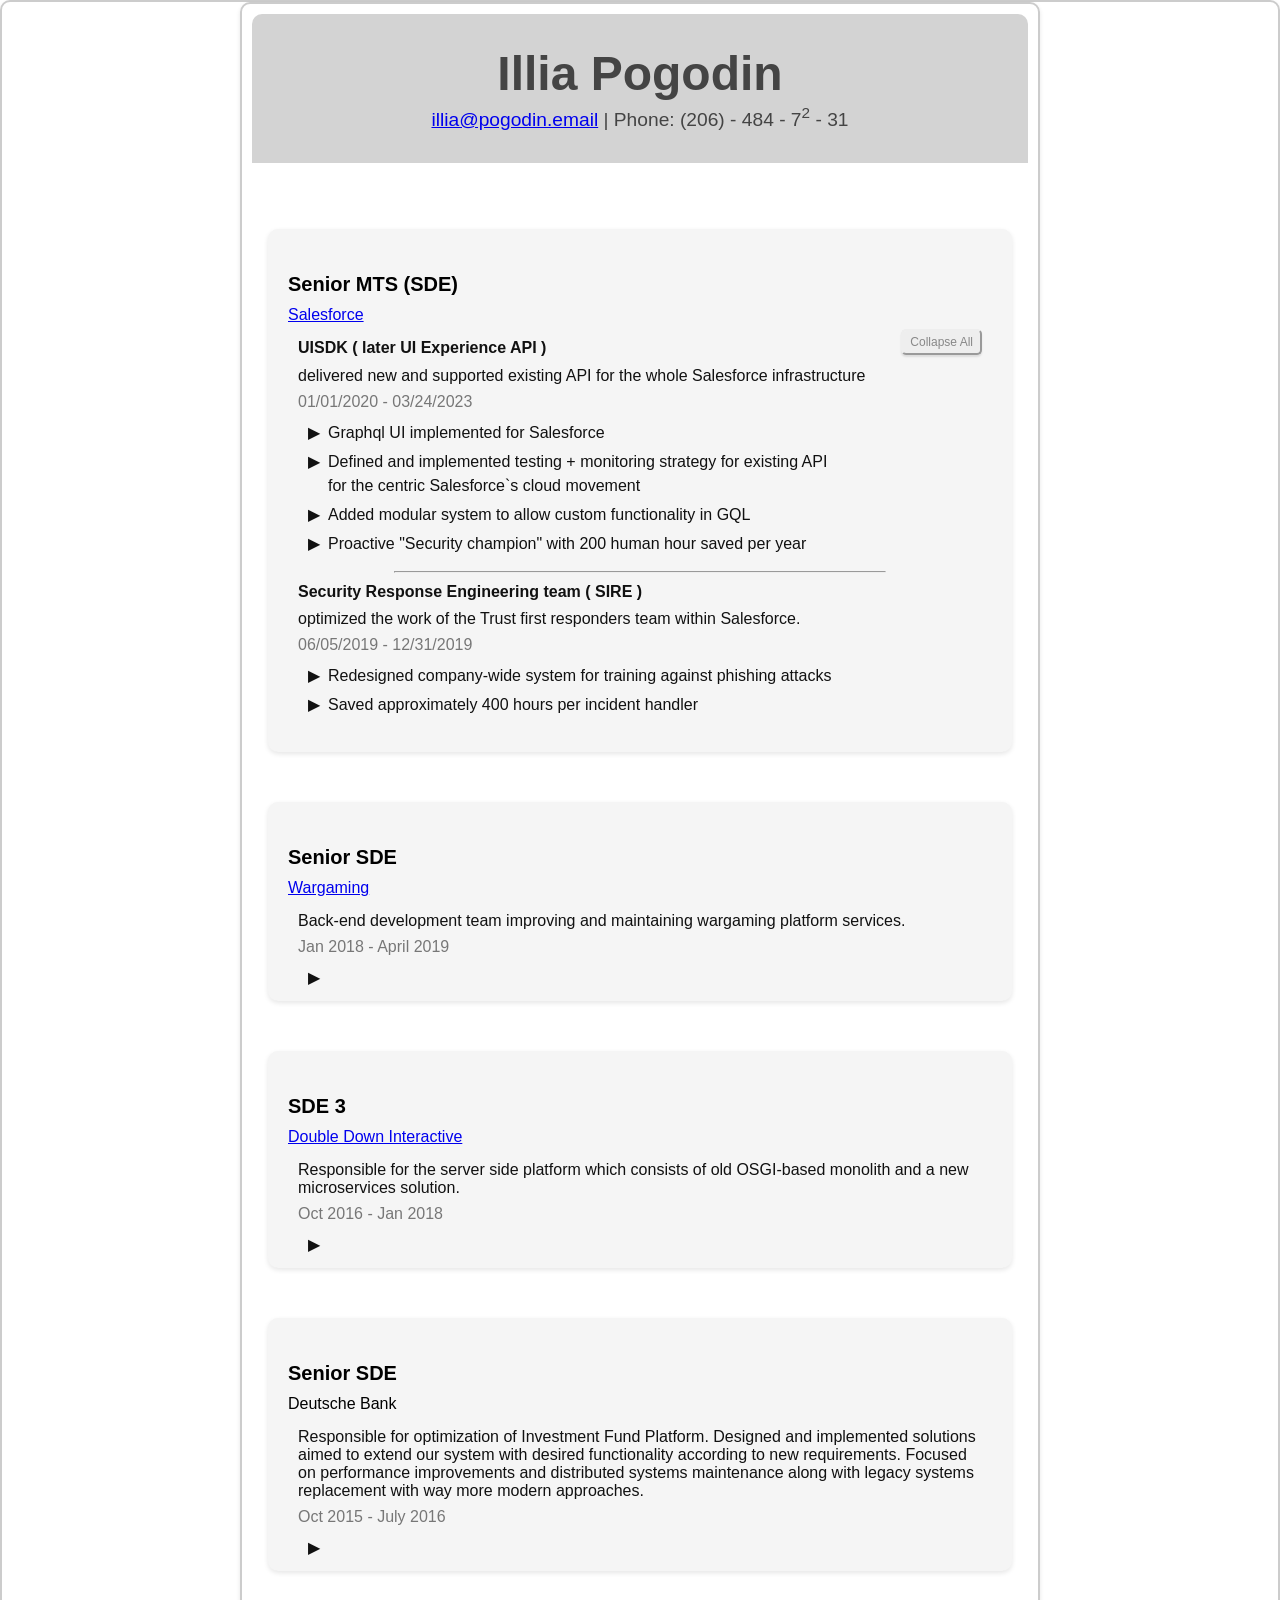
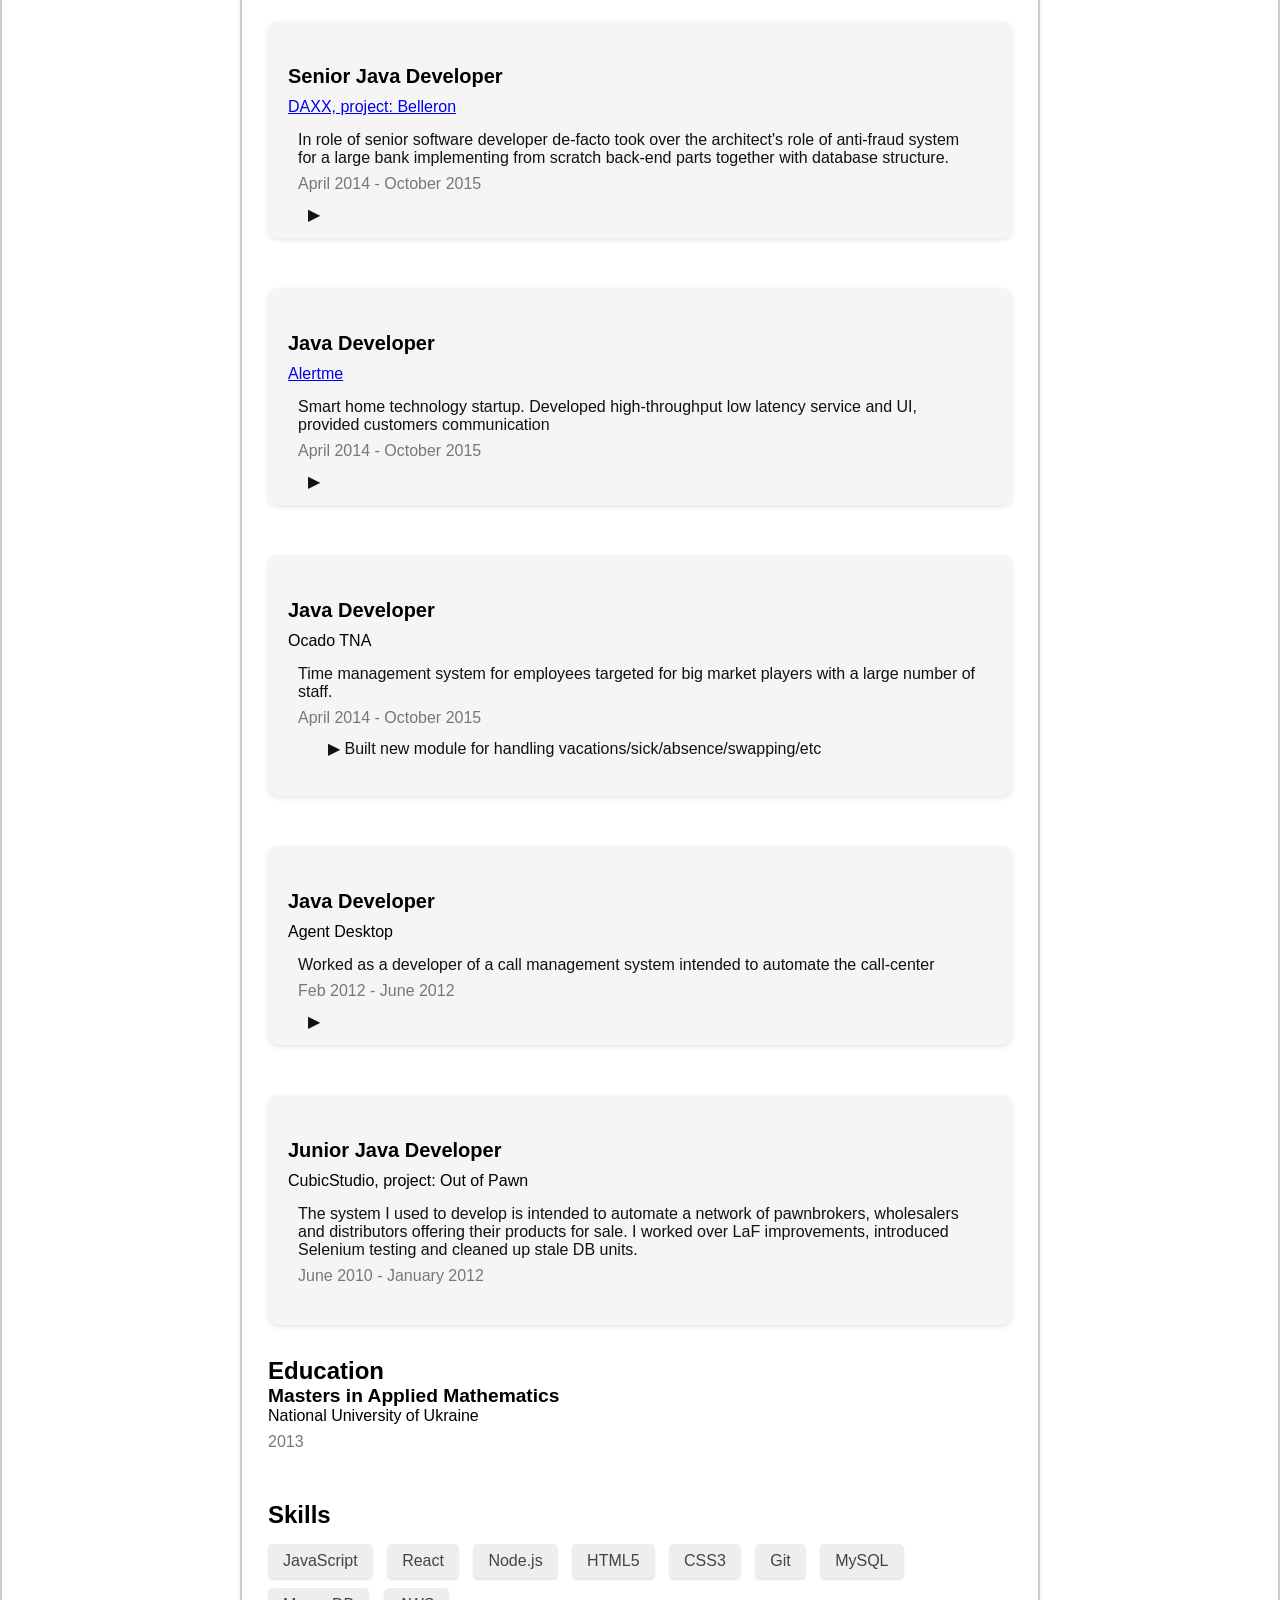
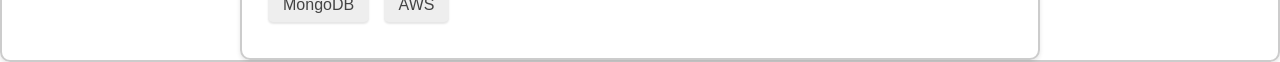
==== index.html @ 3ec912cd "initial version of the shameless CV" ====
<!DOCTYPE html>
<html>
<head>
    <title>Illia Pogodin - Resume</title>
    <meta name="viewport" content="width=device-width, initial-scale=1.0">
    <link rel="stylesheet" href="css/style.css">
</head>
<body>

    <div class="container">
        <header>
            <h1>Illia Pogodin</h1>
            <p><a href="mailto:illia@pogodin.email">illia@pogodin.email</a> | Phone: (206) - 484 - 7<span class=sup>2</span> - 31</p>
        </header>

        <main>

            <div class="job">
                <h3>Senior MTS (SDE)</h3>
                <div class="company"><a href="https://www.salesforce.com/">Salesforce</a></div>

                <button class="collapse-all">Collapse All</button>

                <div class="team">
                    <div class="team-name"> UISDK ( later UI Experience API ) </div>
                    <div class="team-description">delivered new and supported existing API for the whole Salesforce infrastructure
                    </div>

                    <div class="timeframe">01/01/2020 - 03/24/2023</div>
                    <ul class="responsibilities">

                        <li class="responsibility">
                            <span class="expand-button">&#9654;</span>
                                Graphql UI implemented for Salesforce
                            <p class="responsibility-content">
                                by injecting GraphiQL
                                into Salesforce infrastructure in order to provide
                                better GQL experience to the inner developers as well as end customers
                                like Airbnb, Bank of America, etc
                            </p>
                        </li>


                        <li class="responsibility">
                            <span class="expand-button">&#9654;</span>
                                Defined and implemented testing + monitoring strategy for existing API for the centric Salesforce`s cloud movement
                            <p class="responsibility-content">
                                in order to provide the persistent monitoring for the UISDK owned API. Response time less then 10 minutes.
                            </p>
                        </li>


                        <li class="responsibility">
                            <span class="expand-button">&#9654;</span>
                                Added modular system to allow custom functionality in GQL
                            <p class="responsibility-content">
                                in order to allow
                                other teams to inject custom functionality ( like validation, post request data population, etc.) into GQL Salesforce`s API.
                            </p>
                        </li>

                        <li class="responsibility">
                            <span class="expand-button">&#9654;</span>
                                Proactive "Security champion" with 200 human hour saved per year
                            <p class="responsibility-content">
                                 by improving the security assessment process. Overall responsible for keeping security
                                standards on the highest possible level of "Trust" ( #1 Salesforce value ) for teams of 15-25 people during several years period
                            </p>
                        </li>
                    </ul>
                </div>

                <hr />

                <div class="team">
                    <div class="team-name">Security Response Engineering team ( SIRE )</div>
                    <div class="team-description">optimized the work of the Trust first responders team within Salesforce.
                    </div>

                    <div class="timeframe">06/05/2019 - 12/31/2019</div>
                    <ul class="responsibilities">

                        <li class="responsibility">
                            <span class="expand-button">&#9654;</span>
                                Redesigned company-wide system for training against phishing attacks
                            <p class="responsibility-content">
                                as well as maintained the system to deliver the information about the potential threats and attacks
                                on Salesforce
                            </p>
                        </li>

                        <li class="responsibility">
                            <span class="expand-button">&#9654;</span>
                                Saved approximately 400 hours per incident handler
                            <p class="responsibility-content">
                                By delivering sync between systems(organisations) for the security incident information and handling
                            </p>
                        </li>

                    </ul>
                </div>
            </div>

            <div class="job">
                <h3>Senior SDE</h3>
                <div class="company"><a href="https://na.wargaming.net/en">Wargaming</a></div>

                <div class="team">
                    <div class="team-description">Back-end development team improving and maintaining wargaming platform services.</div>
                    <div class="timeframe">Jan 2018 - April 2019</div>
                    <ul class="responsibilities">
                        <li class="responsibility">
                            <span class="expand-button">&#9654;</span>
                            <p class="responsibility-content">
                                <span>Rebuilt promotion engine</span>
                                <br/>
                                <span>Implemented business objects validation system engine</span>
                                <br/>
                                <span>Redesigned price system flexibility and configurability</span>
                                <br/>
                                <span>Redesigned operation-log storage</span>
                                <br/>
                                <span>Rebuilt database structure for products definition platform</span>
                            </p>
                        </li>
                    </ul>
                </div>
            </div>

            <div class="job">
                <h3>SDE 3</h3>
                <div class="company"><a href="https://www.doubledowninteractive.com/">Double Down Interactive </a></div>

                <div class="team">
                    <div class="team-description"> Responsible for the server side platform which consists of old OSGI-based monolith and a new microservices solution.</div>
                    <div class="timeframe">Oct 2016 - Jan 2018</div>
                    <ul class="responsibilities">
                        <li class="responsibility">
                            <span class="expand-button">&#9654;</span>
                            <p class="responsibility-content">
                                <span>Designed, implemented and pushed to production multiple low-latency high-throughput services.</span>
                                <br/>
                                <span>Rewrote one of the key services reducing latency by 10 times.</span>
                                <br/>
                                <span>Code-reviewed, fixed, improved and extended several other services.</span>
                                <br/>
                                <span>Migrated all the modules of the OSGI monolith to a single version of Scala.</span>
                                <br/>
                                <span>Created metrics standard for our services. Implemented it as a library.</span>
                            </p>
                        </li>
                    </ul>
                </div>
            </div>

            <div class="job">
                <h3>Senior SDE</h3>
                <div class="company">Deutsche Bank</div>

                <div class="team">
                    <div class="team-description">Responsible for optimization of Investment Fund Platform. Designed and implemented solutions aimed to extend our system with desired functionality according to new requirements. Focused on performance improvements and distributed systems maintenance along with legacy systems replacement with way more modern approaches.
                    </div>
                    <div class="timeframe">Oct 2015 - July 2016</div>
                    <ul class="responsibilities">
                        <li class="responsibility">
                            <span class="expand-button">&#9654;</span>
                            <p class="responsibility-content">
                                <span> Improved calculation execution time by 20%</span>
                                <br/>
                                <span>Removed problem causing parts in dao layer</span>
                                <br/>
                                <span>Increased efficiency of back end system, which also made it more supportable</span>
                                <br/>
                                <span>Initiating moving to git from svn, which reduced dev-qa-dev cycle by 10%</span>
                                <br/>
                                <span>Refactored huge pieces of legacy code removing half of the code</span>
                                <br/>
                                <span> Added tons of technical documentation, which saved later tens men-hours only in 1 month and keeped saving later</span>
                            </p>
                        </li>
                    </ul>
                </div>
            </div>

            <div class="job">
                <h3>Senior Java Developer</h3>
                <div class="company"><a href="https://www.belleron.net/">DAXX, project: Belleron</a></div>

                <div class="team">
                    <div class="team-description">In role of senior software developer de-facto took over the architect's role of anti-fraud system for a large bank implementing from scratch back-end parts together with database structure.</div>
                    <div class="timeframe">April 2014 - October 2015</div>
                    <ul class="responsibilities">
                        <li class="responsibility">
                            <span class="expand-button">&#9654;</span>
                            <p class="responsibility-content">
                                <span>Designed and built Storm-based distributed computation system from scratch</span>
                                <br/>
                                <span>Built bank emulator system used by qa for load- and functional testing</span>
                                <br/>
                                <span>Increased efficiency of back end system, which also made it more supportable</span>
                                <br/>
                                <span> Designed deployment of 8 system components to AWS instances.</span>
                            </p>
                        </li>
                    </ul>
                </div>
            </div>

            <div class="job">
                <h3>Java Developer</h3>
                <div class="company"><a href="www.hivehome.com">Alertme</a></div>

                <div class="team">
                    <div class="team-description">Smart home technology startup. Developed high-throughput low latency service and UI, provided customers communication</div>
                    <div class="timeframe">April 2014 - October 2015</div>
                    <ul class="responsibilities">
                        <li class="responsibility">
                            <span class="expand-button">&#9654;</span>
                            <p class="responsibility-content">
                                <span>Built system that was responsible for scheduling house temperature that can be handled using REST-API browser and android clients</span>
                                <br/>
                                <span>Designed REST-API and database schemas for several APIs</span>
                                <br/>
                                <span>Improved performance and reliability of a few modules</span>
                            </p>
                        </li>
                    </ul>
                </div>
            </div>

            <div class="job">
                <h3>Java Developer</h3>
                <div class="company">Ocado TNA</div>

                <div class="team">
                    <div class="team-description">Time management system for employees targeted for big market players with a large number of staff.</div>
                    <div class="timeframe">April 2014 - October 2015</div>
                    <ul class="responsibilities">
                        <li class="responsibility">
                            <span>&#9654;</span>
                                <span>Built new module for handling vacations/sick/absence/swapping/etc</span>
                        </li>
                    </ul>
                </div>
            </div>

            <div class="job">
                <h3>Java Developer</h3>
                <div class="company">Agent Desktop</div>

                <div class="team">
                    <div class="team-description">Worked as a developer of a call management system intended to automate the call-center</div>
                    <div class="timeframe">Feb 2012 - June 2012</div>
                    <ul class="responsibilities">
                        <li class="responsibility">
                            <span class="expand-button">&#9654;</span>
                            <p class="responsibility-content">
                                <span>Designed and built Storm-based distributed computation system from scratch</span>
                                <br/>
                                <span>Built bank emulator system used by qa for load- and functional testing</span>
                                <br/>
                                <span>Increased efficiency of back end system, which also made it more supportable</span>
                                <br/>
                                <span> Designed deployment of 8 system components to AWS instances.</span>
                            </p>
                        </li>
                    </ul>
                </div>
            </div>

            <div class="job">
                <h3>Junior Java Developer</h3>
                <div class="company">CubicStudio, project: Out of Pawn</div>

                <div class="team">
                    <div class="team-description">The system I used to develop is intended to automate a network of pawnbrokers, wholesalers and distributors offering their products for sale. I worked over LaF improvements, introduced Selenium testing and cleaned up stale DB units.
                    </div>
                    <div class="timeframe">June 2010 - January 2012</div>
                </div>
            </div>


            <!-- Add more jobs here as needed -->

            <div class="education">
                <h3>Education</h3>
                <div class="degree">Masters in Applied Mathematics</div>
                <div class="university">National University of Ukraine</div>
                <div class="dates">2013</div>
            </div>

            <div class="skills">
                <h2>Skills</h2>
                <ul>
                    <li>JavaScript</li>
                    <li>React</li>
                    <li>Node.js</li>
                    <li>HTML5</li>
                    <li>CSS3</li>
                    <li>Git</li>
                    <li>MySQL</li>
                    <li>MongoDB</li>
                    <li>AWS</li>
                </ul>
            </div>
        </main>
    </div>
    <script src="js/visuals.js"></script>
</body>
</html>
---- css/style.css ----
/* Reset styles */
    * {
      margin: 0;
      padding: 0;
      box-sizing: border-box;
    }

    /* Body styles */
    body {
        background-color: #fff;
        font-family: Arial, sans-serif;
        margin: 0;
        padding: 0;
        border: 2px solid #ccc;
        border-radius: 10px;
        box-shadow: 0 2px 4px rgba(0, 0, 0, 0.1);
    }

    .container {
        max-width: 800px;
        margin: 0 auto;
        padding: 10px;
        border: 2px solid #ccc;
        border-radius: 10px;
        box-shadow: 0 2px 4px rgba(0, 0, 0, 0.1);
    }

    /* Header styles */
    header {
      background-color: #d3d3d3;
      color: #444;
      padding: 2rem;
      text-align: center;
      border-top-left-radius: 10px;
      border-top-right-radius: 10px;
    }

    header h1 {
      margin-bottom: 0.5rem;
      font-size: 3rem;
      font-weight: 600;
    }

    header p {
      margin-bottom: 0;
      font-size: 1.2rem;
      font-weight: 400;
    }

    /* Main styles */
    main {
      max-width: 800px;
      margin: 0 auto;
      padding: 1rem;
    }

    h2 {
      margin-top: 2rem;
      font-size: 2rem;
      font-weight: 600;
    }

    h3 {
      margin-top: 1.5rem;
      font-size: 1.5rem;
      font-weight: 600;
    }

    .position {
      font-size: 1.2rem;
      font-weight: 600;
      margin-top: 0.5rem;
    }

    .company {
      font-size: 1rem;
      font-weight: 400;
    }

    .timeframe {
      font-size: 1rem;
      font-weight: 400;
      color: #777;
      margin-top: 0.5rem;
    }

    /* responsibilities are collapsible */

    .responsibilities {
      margin-top: 20px;
    }

    .responsibility {
      margin-bottom: 10px;
      position: relative;
      list-style: none;
      padding-left: 30px;
      padding-right:150px;
    }

    /* Style for the responsibility content */
    .responsibility-content {
      height: 0;
      overflow: hidden;
      transition: height 0.5s cubic-bezier(0.165, 0.84, 0.44, 1);
    }

    /* Style for the expanded content */
    .responsibility-expanded {
      height: auto;
      overflow: visible;
      transition: height 0.5s cubic-bezier(0.165, 0.84, 0.44, 1);
    }

    /* Style for the expand/collapse button */
    .expand-button {
      position: absolute;
      top: 0;
      left: -20px;
      font-size: 16px;
      cursor: pointer;
      padding-left: 30px;
    }


    /* end of responsibilities */

     hr {
        width: 70%;
        margin-left: auto;
        margin-right: auto;
     }

    .team {
      margin-top: 10px;
      font-size: 16px;
      color: #111;
      max-width: 800px;
      margin: 0 auto;
      padding: 10px;
    }

    .team-name {
        font-weight: 550;
        font-color: #000;
        padding-bottom: 0.6rem;
    }


    .education {
      margin-top: 2rem;
    }

    .degree {
      font-size: 1.2rem;
      font-weight: 600;
    }

    .university {
      font-size: 1rem;
      font-weight: 400;
    }

    .dates {
      font-size: 1rem;
      font-weight: 400;
      color: #777;
      margin-top: 0.5rem;
    }

    .skills {
      margin-top: 50px;
    }

    .skills h2 {
      font-size: 24px;
      font-weight: 600;
      margin-bottom: 15px;
    }

    .skills ul {
      list-style: none;
      margin: 0;
      padding: 0;
    }

    .skills li {
      display: inline-block;
      background-color: #eee;
      border-radius: 5px;
      padding: 8px 15px;
      margin: 0 10px 10px 0;
      font-size: 16px;
      font-weight: 400;
      color: #444;
      box-shadow: 0 2px 2px rgba(0, 0, 0, 0.1);
    }

    .job {
      margin-top: 50px;
      padding: 20px;
      background-color: #f5f5f5;
      border-radius: 10px;
      box-shadow: 0 2px 5px rgba(0, 0, 0, 0.1);
    }

    .job h3 {
      font-size: 20px;
      font-weight: 600;
      margin-bottom: 10px;
    }

    .job .company {
      font-size: 16px;
      font-weight: 400;
      margin-bottom: 5px;
    }

    .job .timeframe {
      font-size: 16px;
      font-weight: 400;
      margin-bottom: 10px;
    }

    .job .responsibilities {
      list-style: none;
      margin: 0;
      padding: 0;
    }

    .job .responsibilities li {
      margin-bottom: 5px;
      font-size: 16px;
      font-weight: 400;
      line-height: 1.5;
    }

    .sup {
      position: relative;
      bottom: 1ex;
      font-size: 80%;
    }

    .collapse-all {
      float: right;
      background-color: #eee;
      border-radius: 5px;
      border-color: #eee;
      padding: 4px 7px;
      font-size: 12px;
      font-weight: 400;
      margin: 0 10px 10px 0;
      color: #888;
      box-shadow: 0 2px 2px rgba(0, 0, 0, 0.1);
    }
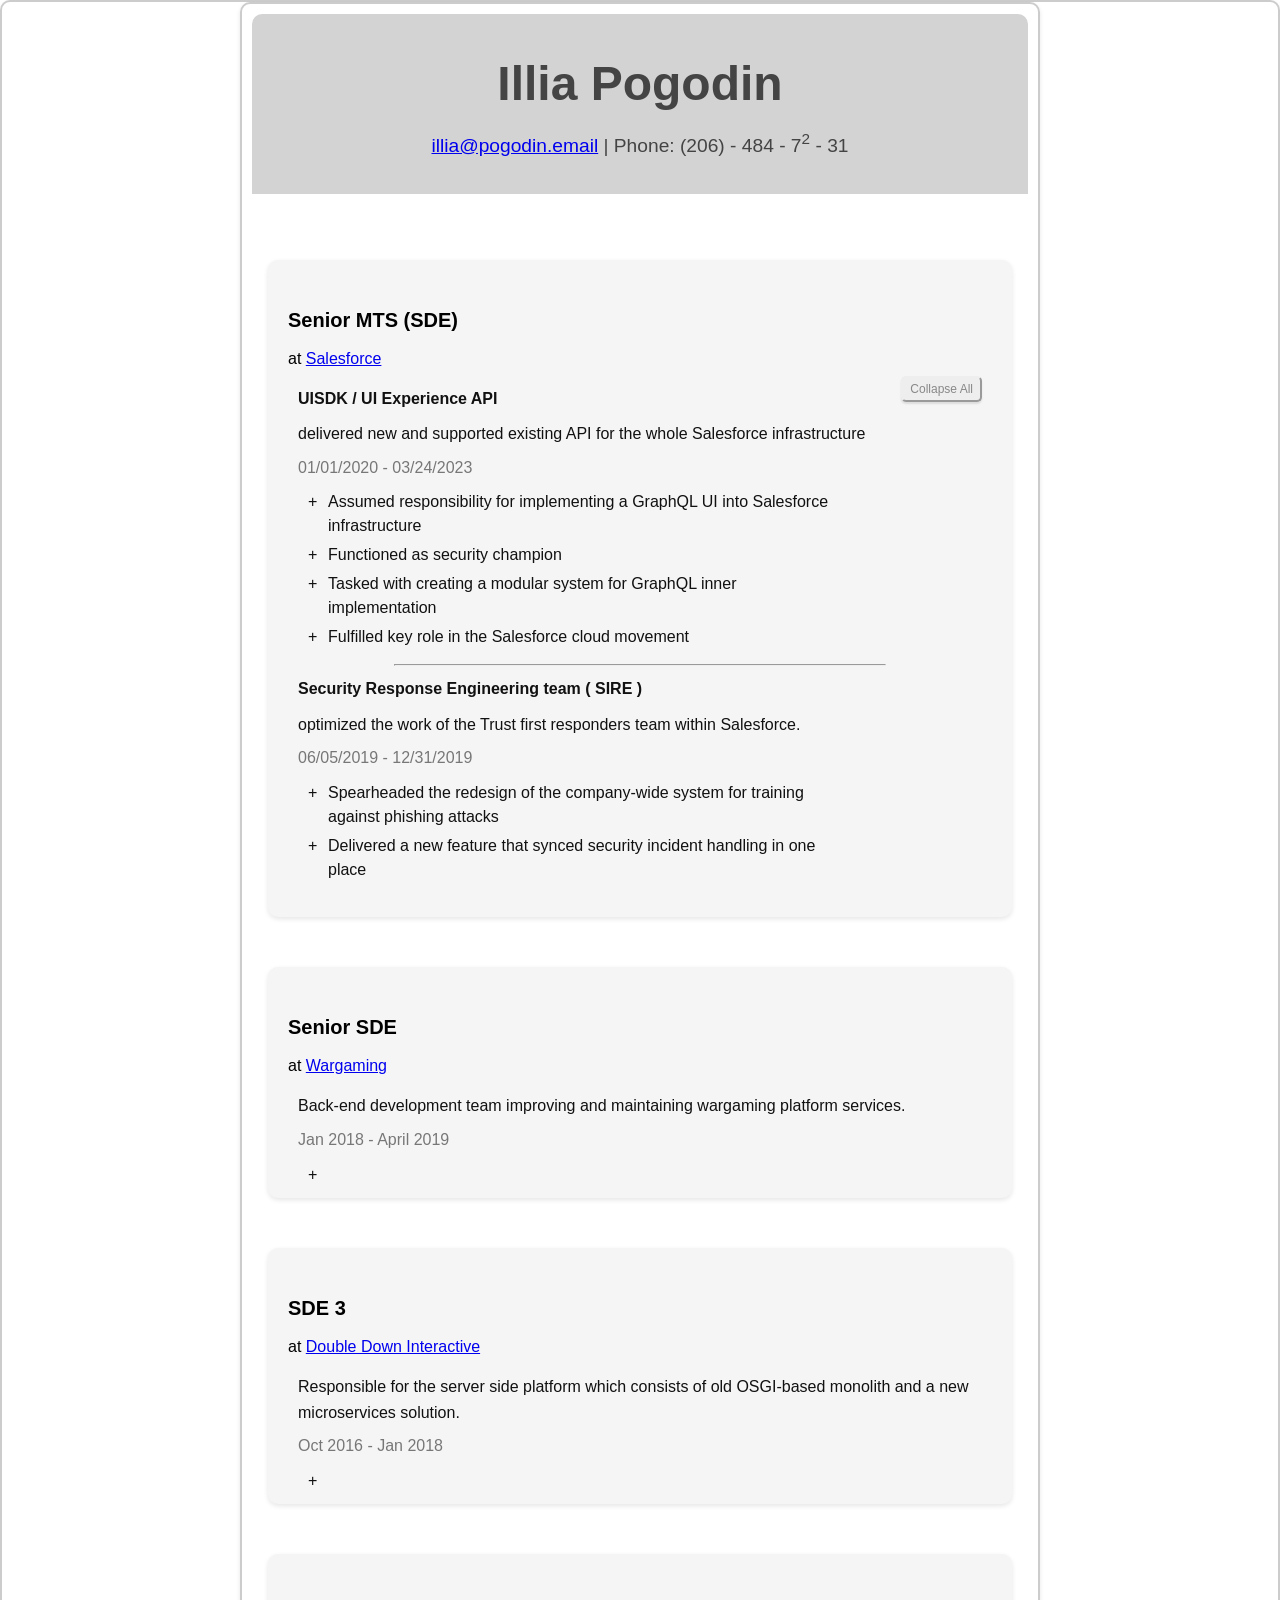
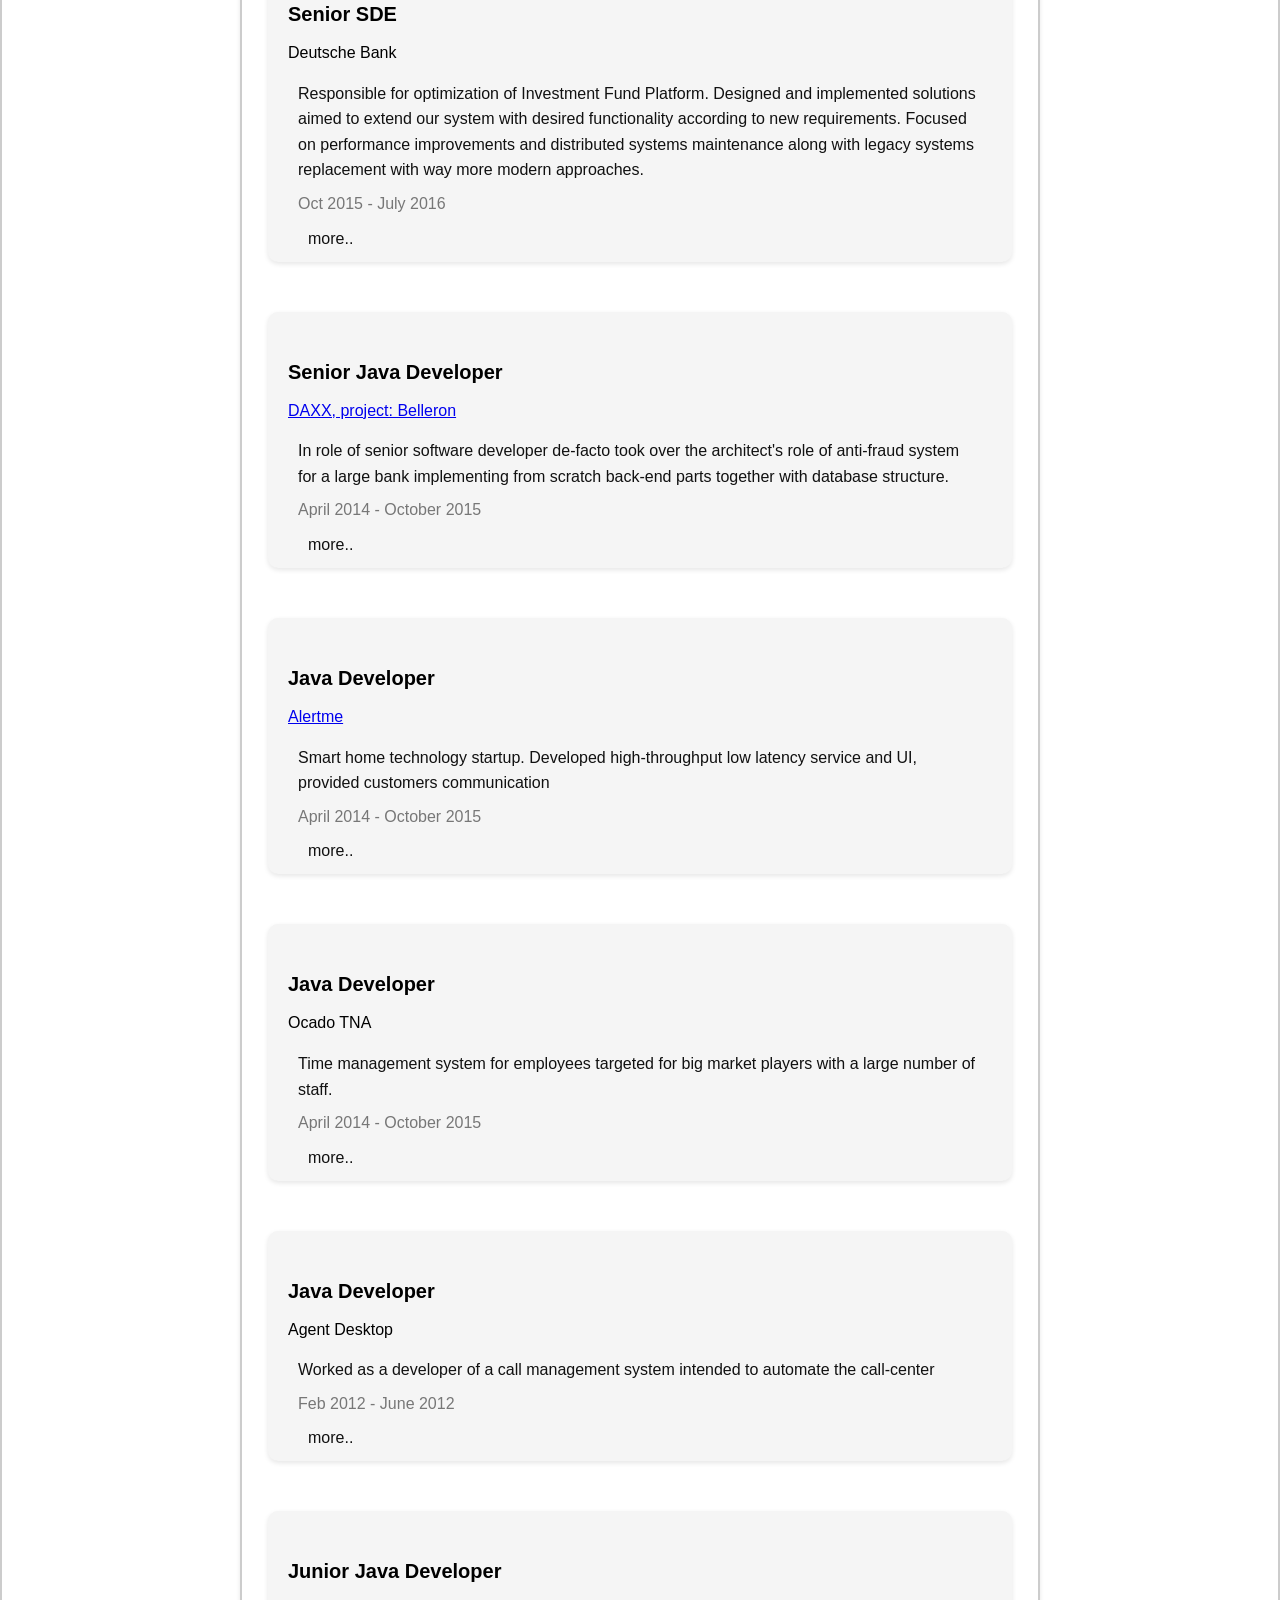
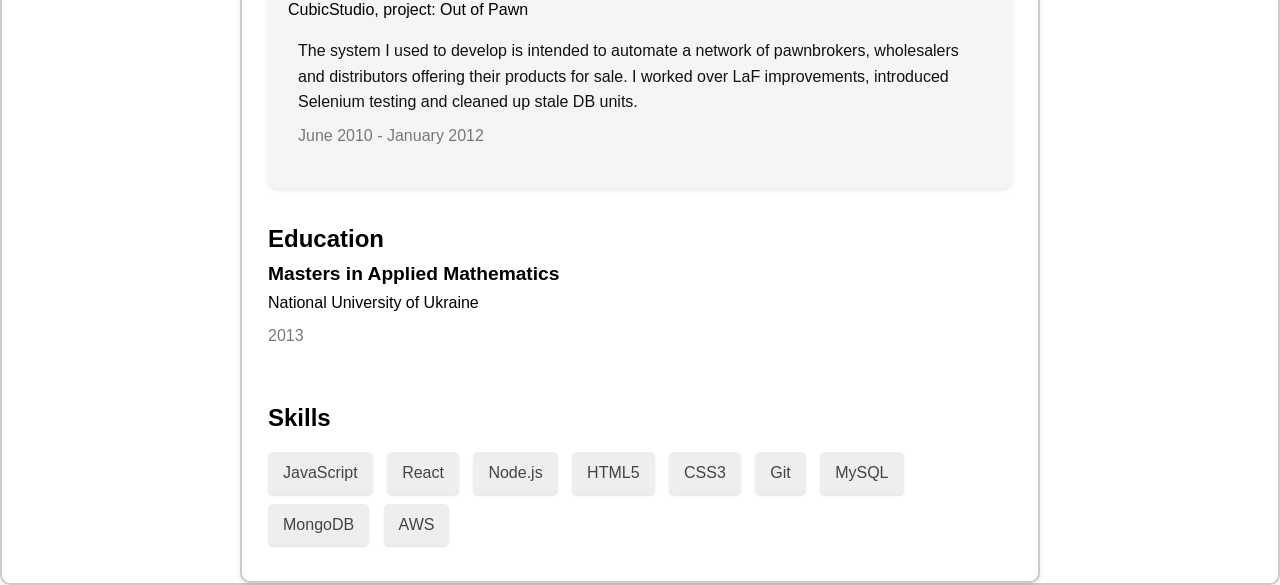
==== commit c4d480dc: "updated the content updated insignificantly overall view required further work" ====
--- a/index.html
+++ b/index.html
@@ -15,14 +15,15 @@
 
         <main>
 
-            <div class="job">
+            <section class="job">
                 <h3>Senior MTS (SDE)</h3>
-                <div class="company"><a href="https://www.salesforce.com/">Salesforce</a></div>
+                <div class="company">at <a href="https://www.salesforce.com/" aria-label="Salesforce Official Website">Salesforce</a></div>
+
 
                 <button class="collapse-all">Collapse All</button>
 
                 <div class="team">
-                    <div class="team-name"> UISDK ( later UI Experience API ) </div>
+                    <div class="team-name"> UISDK / UI Experience API</div>
                     <div class="team-description">delivered new and supported existing API for the whole Salesforce infrastructure
                     </div>
 
@@ -30,41 +31,44 @@
                     <ul class="responsibilities">
 
                         <li class="responsibility">
-                            <span class="expand-button">&#9654;</span>
-                                Graphql UI implemented for Salesforce
-                            <p class="responsibility-content">
-                                by injecting GraphiQL
-                                into Salesforce infrastructure in order to provide
-                                better GQL experience to the inner developers as well as end customers
-                                like Airbnb, Bank of America, etc
-                            </p>
-                        </li>
-
-
-                        <li class="responsibility">
-                            <span class="expand-button">&#9654;</span>
-                                Defined and implemented testing + monitoring strategy for existing API for the centric Salesforce`s cloud movement
-                            <p class="responsibility-content">
-                                in order to provide the persistent monitoring for the UISDK owned API. Response time less then 10 minutes.
-                            </p>
-                        </li>
-
-
-                        <li class="responsibility">
-                            <span class="expand-button">&#9654;</span>
-                                Added modular system to allow custom functionality in GQL
-                            <p class="responsibility-content">
-                                in order to allow
-                                other teams to inject custom functionality ( like validation, post request data population, etc.) into GQL Salesforce`s API.
-                            </p>
-                        </li>
-
-                        <li class="responsibility">
-                            <span class="expand-button">&#9654;</span>
-                                Proactive "Security champion" with 200 human hour saved per year
-                            <p class="responsibility-content">
-                                 by improving the security assessment process. Overall responsible for keeping security
-                                standards on the highest possible level of "Trust" ( #1 Salesforce value ) for teams of 15-25 people during several years period
+                            <span class="expand-button">+</span>
+                                Assumed responsibility for implementing a GraphQL UI into Salesforce infrastructure
+                            <p class="responsibility-content">
+                                to provide a better experience for end customers such as Airbnb and Bank of America;
+                                this effort also resulted in increased customer satisfaction.
+                            </p>
+                        </li>
+
+
+                        <li class="responsibility">
+                            <span class="expand-button">+</span>
+                                Functioned as security champion
+                            <p class="responsibility-content">
+                                supervising quality of all delivered features by two
+                                teams consisting of 15-25 people;
+                                this role also entailed initiating and redesigning
+                                the security assessment approvals process, saving approximately
+                                200 working hours per year for teams.
+                            </p>
+                        </li>
+
+
+                        <li class="responsibility">
+                            <span class="expand-button">+</span>
+                                Tasked with creating a modular system for GraphQL inner implementation
+                            <p class="responsibility-content">
+                                which allowed other teams to inject custom functionality into Salesforce's API;
+                                this system promoted code reusability,
+                                simplified the development process, and allowed teams to work
+                                collaboratively on the project.
+                            </p>
+                        </li>
+
+                        <li class="responsibility">
+                            <span class="expand-button">+</span>
+                                Fulfilled key role in the Salesforce cloud movement
+                            <p class="responsibility-content">
+                                defining and successfully implementing a comprehensive testing and monitoring strategy for existing APIs
                             </p>
                         </li>
                     </ul>
@@ -81,46 +85,43 @@
                     <ul class="responsibilities">
 
                         <li class="responsibility">
-                            <span class="expand-button">&#9654;</span>
-                                Redesigned company-wide system for training against phishing attacks
-                            <p class="responsibility-content">
-                                as well as maintained the system to deliver the information about the potential threats and attacks
-                                on Salesforce
-                            </p>
-                        </li>
-
-                        <li class="responsibility">
-                            <span class="expand-button">&#9654;</span>
-                                Saved approximately 400 hours per incident handler
-                            <p class="responsibility-content">
-                                By delivering sync between systems(organisations) for the security incident information and handling
-                            </p>
-                        </li>
-
-                    </ul>
-                </div>
-            </div>
+                            <span class="expand-button">+</span>
+                                Spearheaded the redesign of the company-wide system for training against phishing attacks
+                            <p class="responsibility-content">
+                                boosting the organization's security posture via proactive measures and increased employee awareness.
+                            </p>
+                        </li>
+
+                        <li class="responsibility">
+                            <span class="expand-button">+</span>
+                                Delivered a new feature that synced security incident handling in one place
+                            <p class="responsibility-content">
+                                resulting in significant time savings and more efficient incident response.
+                            </p>
+                        </li>
+
+                    </ul>
+                </div>
+            </section>
 
             <div class="job">
                 <h3>Senior SDE</h3>
-                <div class="company"><a href="https://na.wargaming.net/en">Wargaming</a></div>
+                <div class="company">at <a href="https://na.wargaming.net/en" aria-label="Wargaming official website">Wargaming</a></div>
 
                 <div class="team">
                     <div class="team-description">Back-end development team improving and maintaining wargaming platform services.</div>
                     <div class="timeframe">Jan 2018 - April 2019</div>
                     <ul class="responsibilities">
                         <li class="responsibility">
-                            <span class="expand-button">&#9654;</span>
-                            <p class="responsibility-content">
-                                <span>Rebuilt promotion engine</span>
-                                <br/>
-                                <span>Implemented business objects validation system engine</span>
-                                <br/>
-                                <span>Redesigned price system flexibility and configurability</span>
-                                <br/>
-                                <span>Redesigned operation-log storage</span>
-                                <br/>
-                                <span>Rebuilt database structure for products definition platform</span>
+                            <span class="expand-button">+</span>
+                            <p class="responsibility-content">
+                                <span> Championed the improvement and maintenance of wargaming platform services; this included a rebuild of the promotion engine, as well as redesign of Kafka messaging pipeline for BI.</span>
+                                <br/>
+                                <span> Assumed responsibility for implementing a business objects validation system engine.</span>
+                                <br/>
+                                <span> Led redesigns of price system flexibility and configurability, as well as operation-log storage.</span>
+                                <br/>
+                                <span> Rebuilt database structure for products definition platform.</span>
                             </p>
                         </li>
                     </ul>
@@ -129,24 +130,24 @@
 
             <div class="job">
                 <h3>SDE 3</h3>
-                <div class="company"><a href="https://www.doubledowninteractive.com/">Double Down Interactive </a></div>
+                <div class="company">at <a href="https://www.doubledowninteractive.com/" aria-label="DDI official website">Double Down Interactive</a></div>
 
                 <div class="team">
                     <div class="team-description"> Responsible for the server side platform which consists of old OSGI-based monolith and a new microservices solution.</div>
                     <div class="timeframe">Oct 2016 - Jan 2018</div>
                     <ul class="responsibilities">
                         <li class="responsibility">
-                            <span class="expand-button">&#9654;</span>
-                            <p class="responsibility-content">
-                                <span>Designed, implemented and pushed to production multiple low-latency high-throughput services.</span>
-                                <br/>
-                                <span>Rewrote one of the key services reducing latency by 10 times.</span>
-                                <br/>
-                                <span>Code-reviewed, fixed, improved and extended several other services.</span>
-                                <br/>
-                                <span>Migrated all the modules of the OSGI monolith to a single version of Scala.</span>
-                                <br/>
-                                <span>Created metrics standard for our services. Implemented it as a library.</span>
+                            <span class="expand-button">+</span>
+                            <p class="responsibility-content">
+                                <span>Headed the design and implementation of multiple low-latency high-throughput services, and additionally pushed these to production.</span>
+                                <br/>
+                                <span>Rewrote one of the key services, reducing latency by 10X.</span>
+                                <br/>
+                                <span>Code-reviewed, fixed, improved, and extended several other services.</span>
+                                <br/>
+                                <span>Migrated all modules of the OSGI monolith to a single version of Scala.</span>
+                                <br/>
+                                <span>Created metrics standard for company services, and implemented it as a library.</span>
                             </p>
                         </li>
                     </ul>
@@ -163,7 +164,7 @@
                     <div class="timeframe">Oct 2015 - July 2016</div>
                     <ul class="responsibilities">
                         <li class="responsibility">
-                            <span class="expand-button">&#9654;</span>
+                            <span class="expand-button">more..</span>
                             <p class="responsibility-content">
                                 <span> Improved calculation execution time by 20%</span>
                                 <br/>
@@ -191,7 +192,7 @@
                     <div class="timeframe">April 2014 - October 2015</div>
                     <ul class="responsibilities">
                         <li class="responsibility">
-                            <span class="expand-button">&#9654;</span>
+                            <span class="expand-button">more..</span>
                             <p class="responsibility-content">
                                 <span>Designed and built Storm-based distributed computation system from scratch</span>
                                 <br/>
@@ -215,7 +216,7 @@
                     <div class="timeframe">April 2014 - October 2015</div>
                     <ul class="responsibilities">
                         <li class="responsibility">
-                            <span class="expand-button">&#9654;</span>
+                            <span class="expand-button">more..</span>
                             <p class="responsibility-content">
                                 <span>Built system that was responsible for scheduling house temperature that can be handled using REST-API browser and android clients</span>
                                 <br/>
@@ -237,8 +238,10 @@
                     <div class="timeframe">April 2014 - October 2015</div>
                     <ul class="responsibilities">
                         <li class="responsibility">
-                            <span>&#9654;</span>
+                            <span class="expand-button">more..</span>
+                            <p class="responsibility-content">
                                 <span>Built new module for handling vacations/sick/absence/swapping/etc</span>
+                            </p>
                         </li>
                     </ul>
                 </div>
@@ -253,7 +256,7 @@
                     <div class="timeframe">Feb 2012 - June 2012</div>
                     <ul class="responsibilities">
                         <li class="responsibility">
-                            <span class="expand-button">&#9654;</span>
+                            <span class="expand-button">more..</span>
                             <p class="responsibility-content">
                                 <span>Designed and built Storm-based distributed computation system from scratch</span>
                                 <br/>
--- a/css/style.css
+++ b/css/style.css
@@ -3,6 +3,11 @@
       margin: 0;
       padding: 0;
       box-sizing: border-box;
+    }
+
+    a:hover {
+        text-decoration: underline;
+        color: #FF8400;
     }
 
     /* Body styles */
@@ -14,6 +19,8 @@
         border: 2px solid #ccc;
         border-radius: 10px;
         box-shadow: 0 2px 4px rgba(0, 0, 0, 0.1);
+        font-family: 'Segoe UI', Tahoma, Geneva, Verdana, sans-serif;
+        line-height: 1.6;
     }
 
     .container {
@@ -103,6 +110,31 @@
       height: 0;
       overflow: hidden;
       transition: height 0.5s cubic-bezier(0.165, 0.84, 0.44, 1);
+      list-style-type: none;
+      padding-left: 1.5em; /* Adjust the spacing to align bullet points */
+    }
+
+    .responsibility-content span {
+        display: block; /* Makes the spans behave like block elements (similar to <div>) */
+        position: relative;
+        padding-left: 30px; /* Provide space for the custom bullet */
+    }
+
+    .responsibility-content span::before {
+        content: ''; /* This creates a pseudo element for the bullet */
+        display: block;
+        position: absolute;
+        left: 0;
+        top: 50%;
+        transform: translateY(-50%); /* Center the bullet vertically */
+        width: 10px;
+        height: 10px;
+        background-color: #333; /* Bullet color */
+        border-radius: 50%; /* Makes the bullet circular */
+    }
+
+    .responsibility-content span:hover::before {
+        background-color: #007BFF; /* Change bullet color on hover */
     }
 
     /* Style for the expanded content */
@@ -202,6 +234,7 @@
       background-color: #f5f5f5;
       border-radius: 10px;
       box-shadow: 0 2px 5px rgba(0, 0, 0, 0.1);
+
     }
 
     .job h3 {
@@ -253,3 +286,23 @@
       color: #888;
       box-shadow: 0 2px 2px rgba(0, 0, 0, 0.1);
     }
+
+    @media (max-width: 600px) {
+        .container {
+            padding: 5px;
+            max-width: 100%;
+        }
+        header, main {
+            padding: 1rem;
+        }
+        header h1 {
+            font-size: 2rem;
+        }
+        h2, h3 {
+            margin-top: 1rem;
+        }
+        .skills li {
+            margin: 5px;
+            font-size: 14px;
+        }
+    }
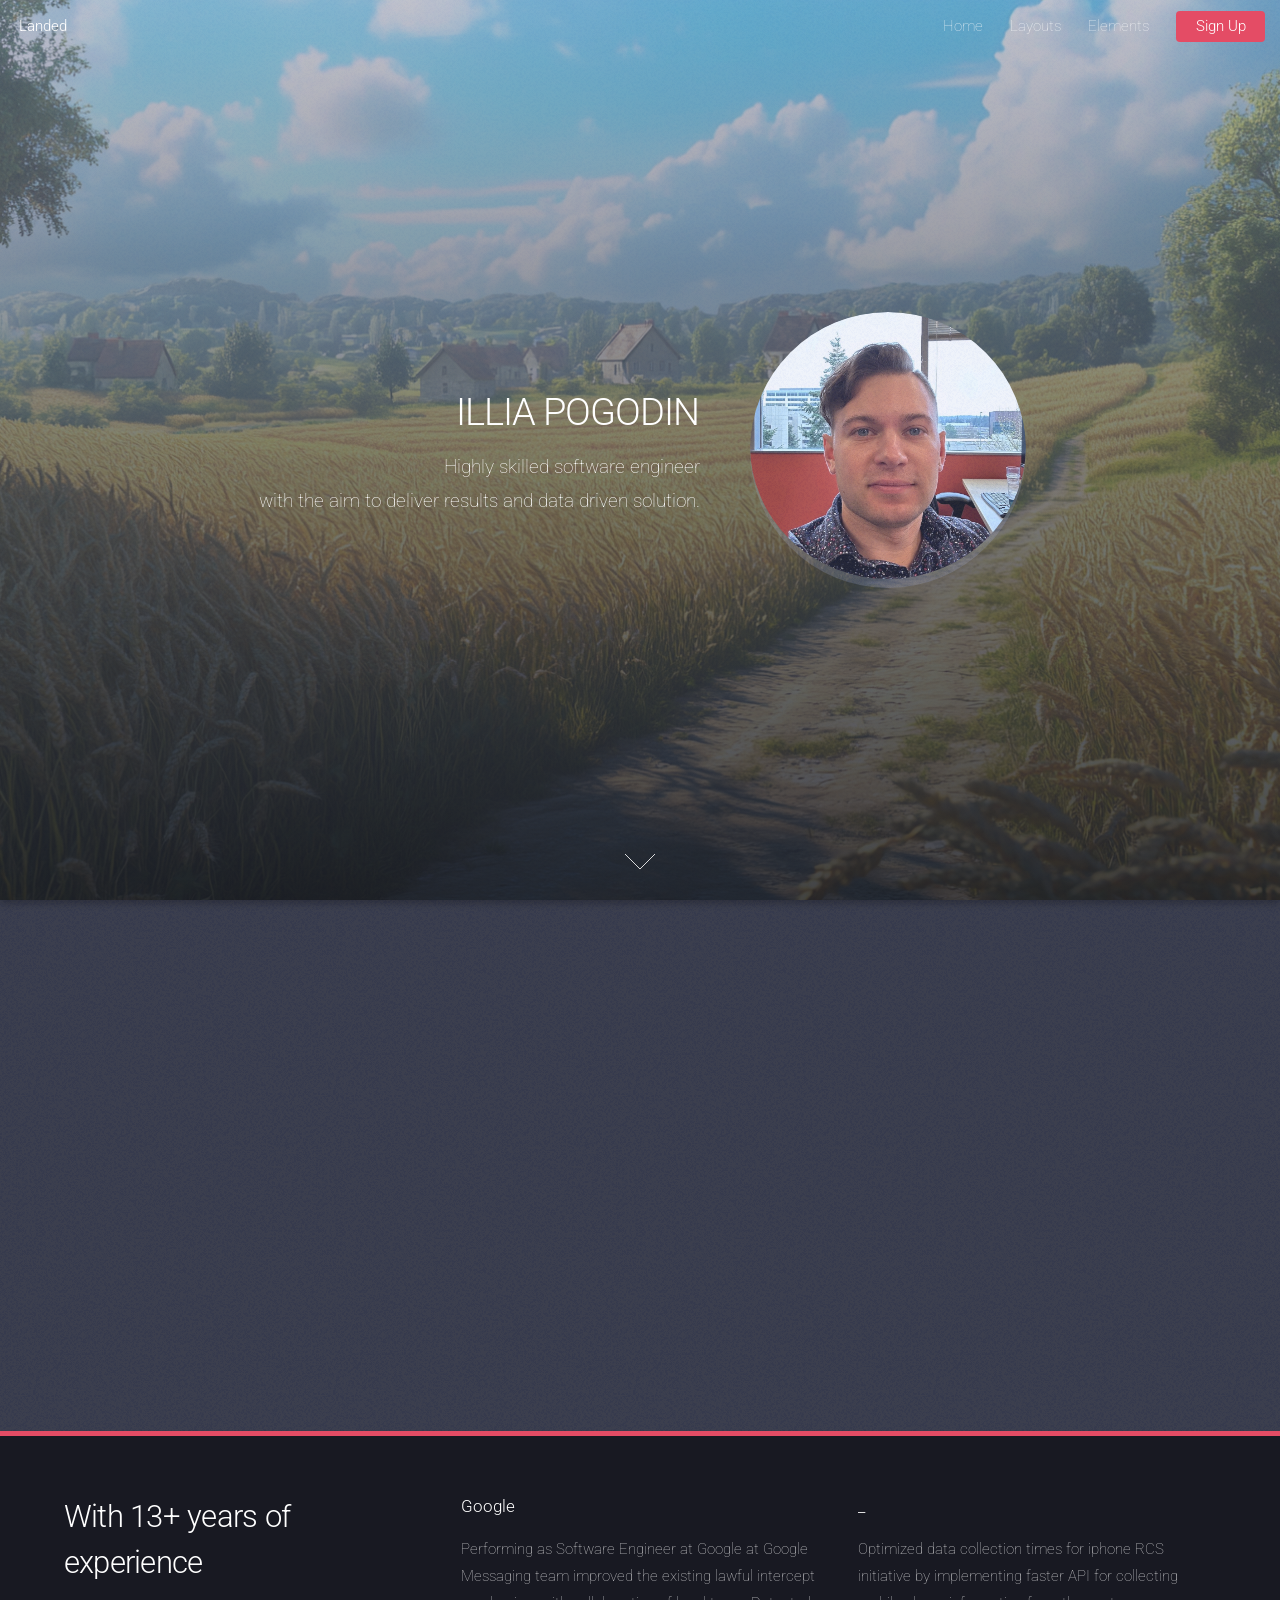
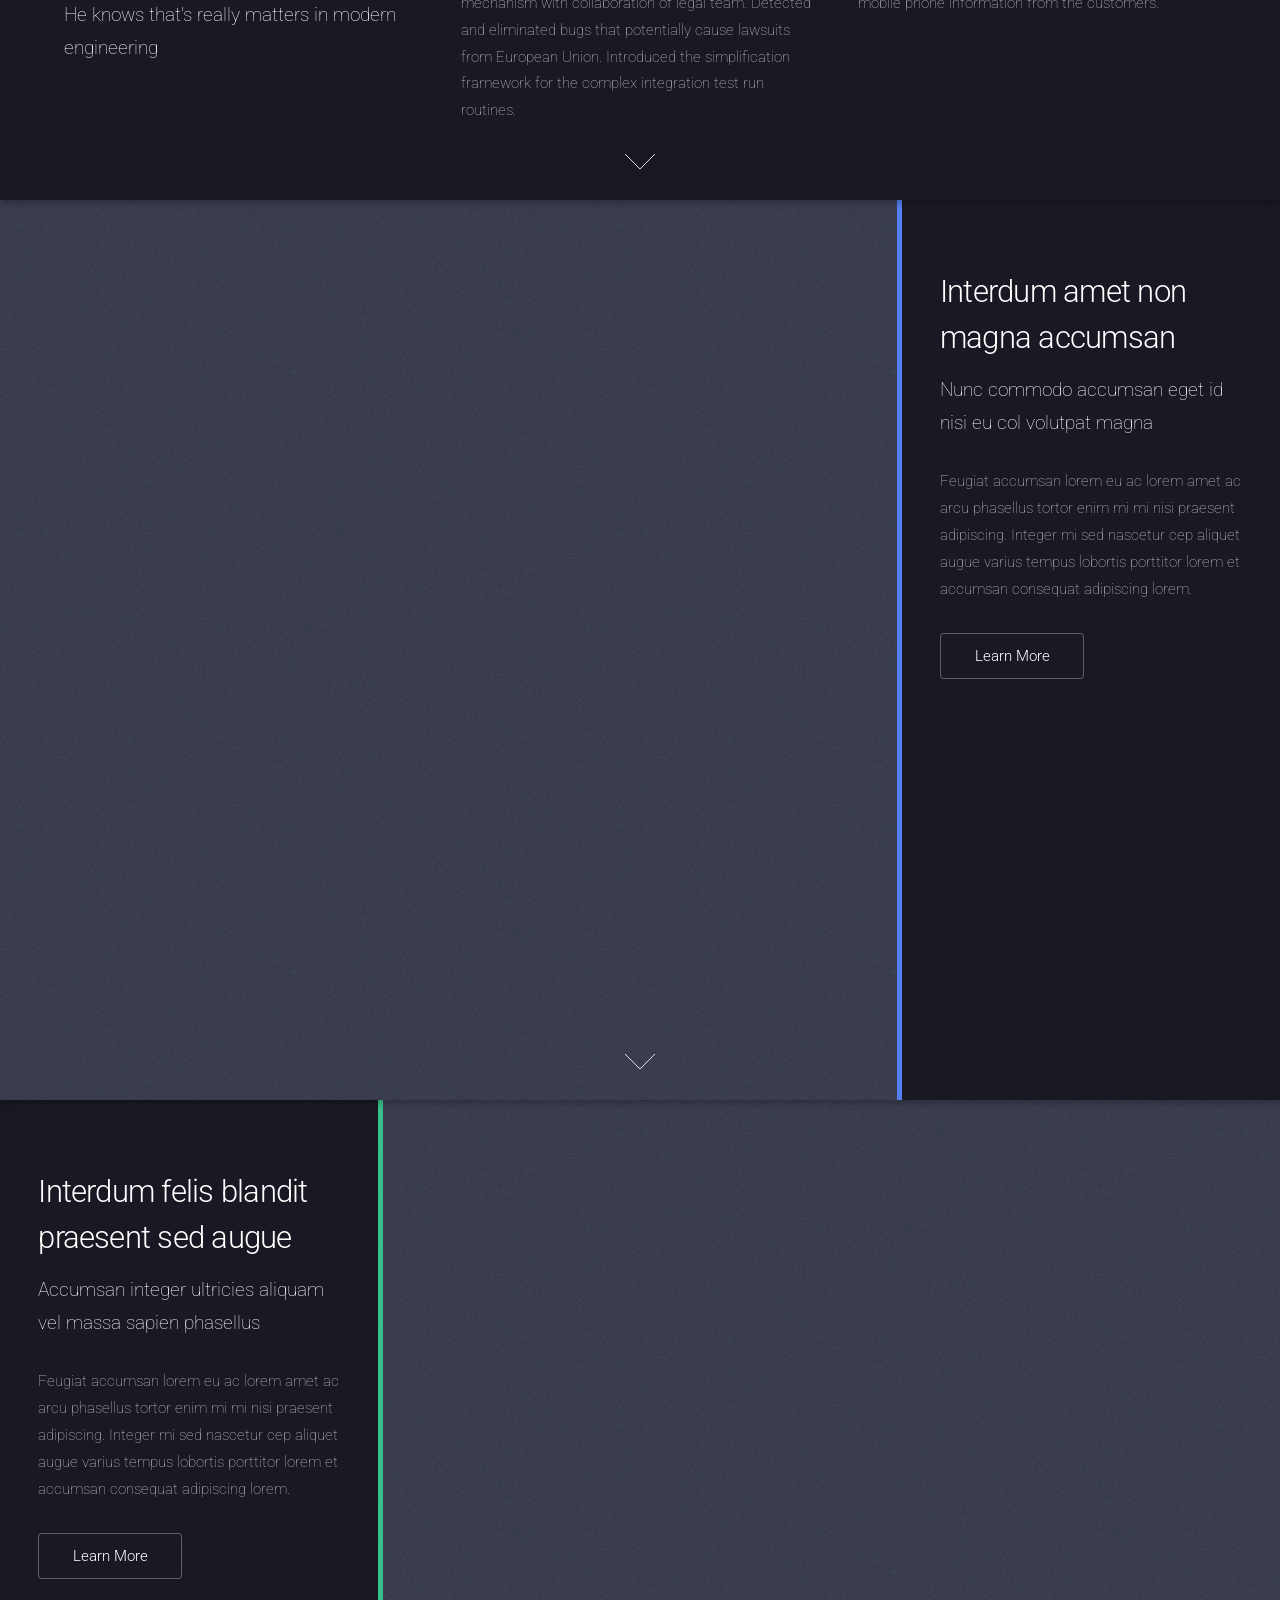
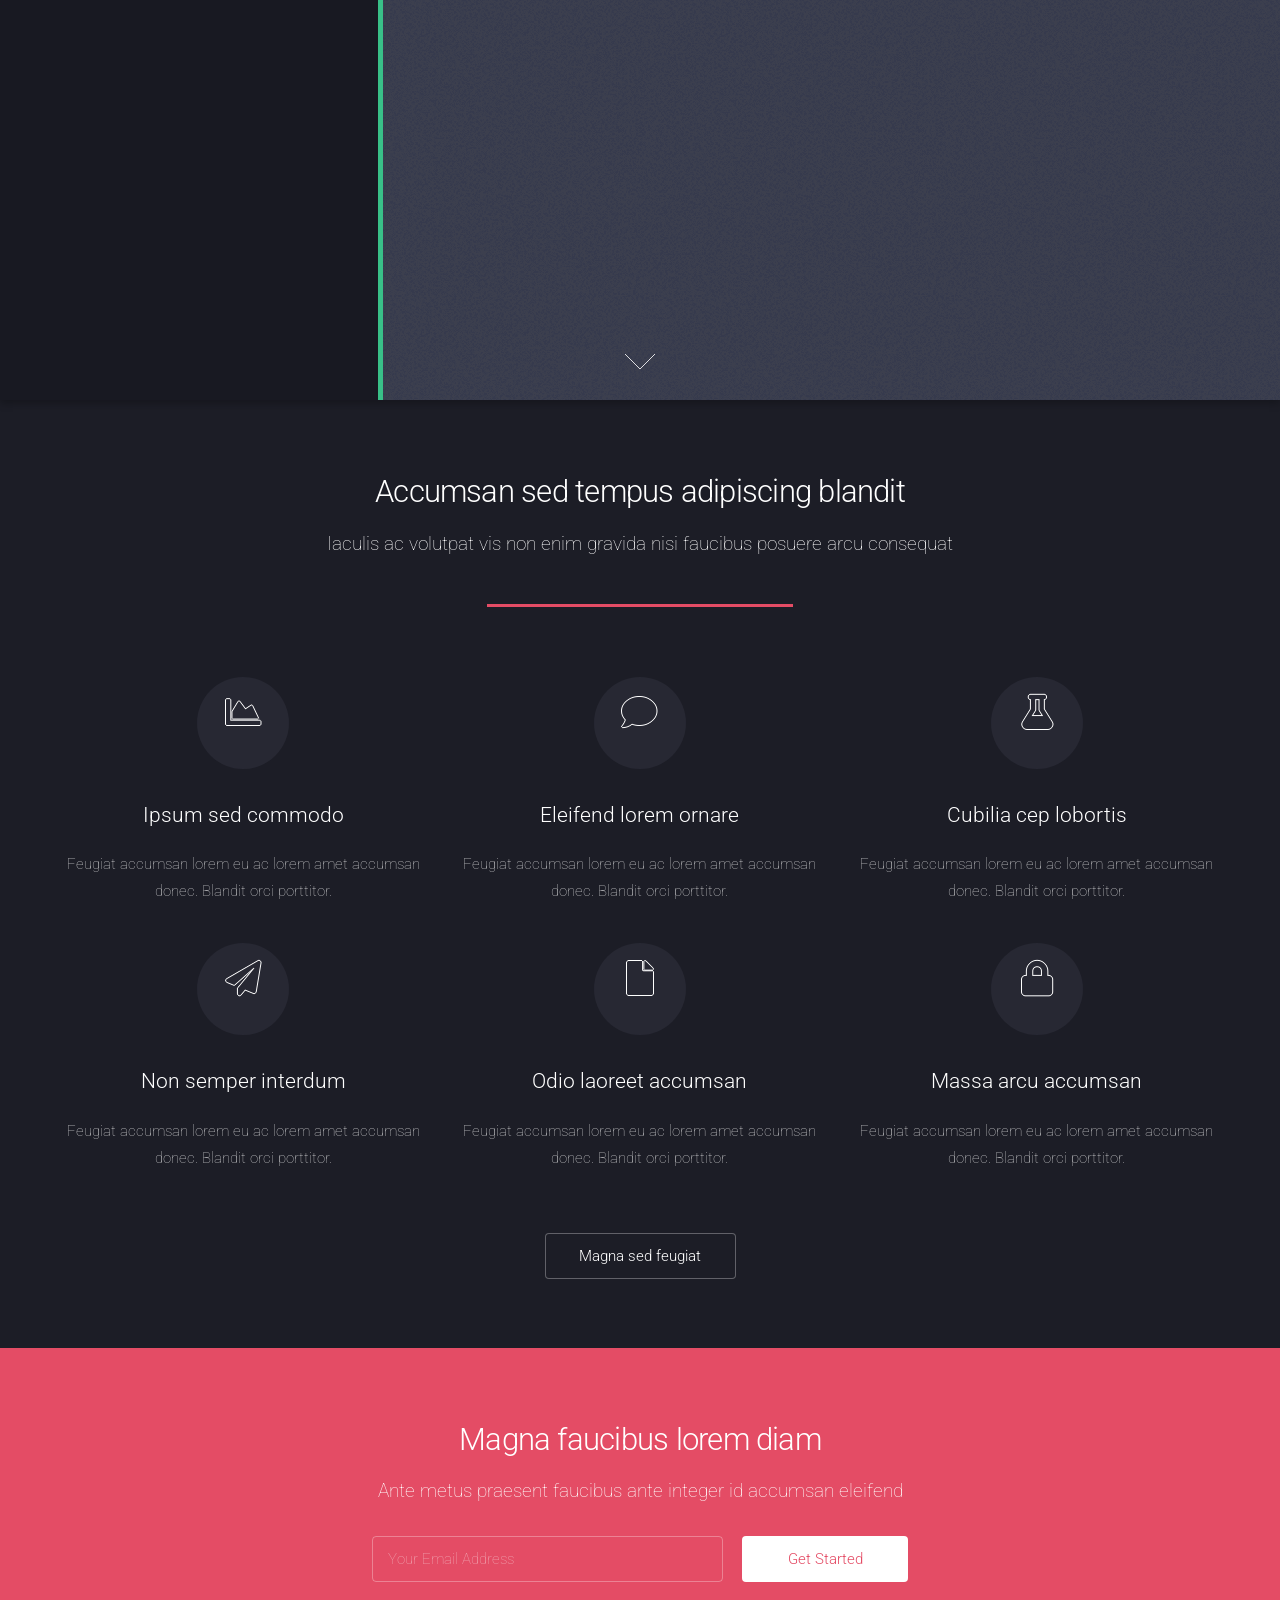
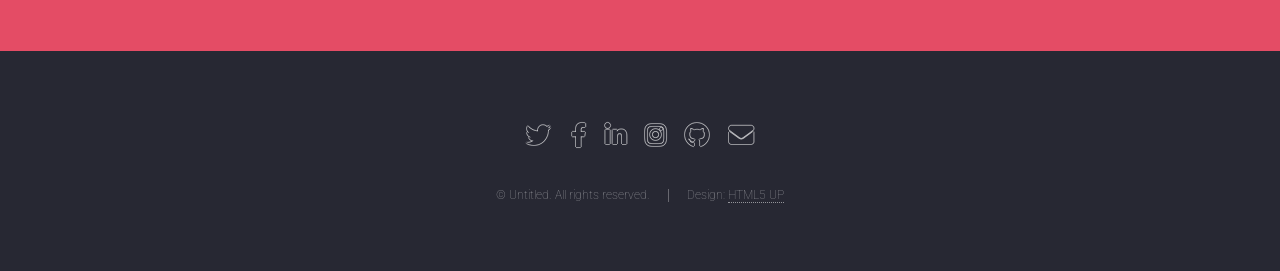
==== commit f3b87610: "[html5] Updated the initial view, added draw of the first block Currently added layout is not read p" ====
--- a/index.html
+++ b/index.html
@@ -1,315 +1,218 @@
-<!DOCTYPE html>
+<!DOCTYPE HTML>
+<!--
+	Landed by HTML5 UP
+	html5up.net | @ajlkn
+	Free for personal and commercial use under the CCA 3.0 license (html5up.net/license)
+-->
 <html>
-<head>
-    <title>Illia Pogodin - Resume</title>
-    <meta name="viewport" content="width=device-width, initial-scale=1.0">
-    <link rel="stylesheet" href="css/style.css">
-</head>
-<body>
-
-    <div class="container">
-        <header>
-            <h1>Illia Pogodin</h1>
-            <p><a href="mailto:illia@pogodin.email">illia@pogodin.email</a> | Phone: (206) - 484 - 7<span class=sup>2</span> - 31</p>
-        </header>
-
-        <main>
-
-            <section class="job">
-                <h3>Senior MTS (SDE)</h3>
-                <div class="company">at <a href="https://www.salesforce.com/" aria-label="Salesforce Official Website">Salesforce</a></div>
-
-
-                <button class="collapse-all">Collapse All</button>
-
-                <div class="team">
-                    <div class="team-name"> UISDK / UI Experience API</div>
-                    <div class="team-description">delivered new and supported existing API for the whole Salesforce infrastructure
-                    </div>
-
-                    <div class="timeframe">01/01/2020 - 03/24/2023</div>
-                    <ul class="responsibilities">
-
-                        <li class="responsibility">
-                            <span class="expand-button">+</span>
-                                Assumed responsibility for implementing a GraphQL UI into Salesforce infrastructure
-                            <p class="responsibility-content">
-                                to provide a better experience for end customers such as Airbnb and Bank of America;
-                                this effort also resulted in increased customer satisfaction.
-                            </p>
-                        </li>
-
-
-                        <li class="responsibility">
-                            <span class="expand-button">+</span>
-                                Functioned as security champion
-                            <p class="responsibility-content">
-                                supervising quality of all delivered features by two
-                                teams consisting of 15-25 people;
-                                this role also entailed initiating and redesigning
-                                the security assessment approvals process, saving approximately
-                                200 working hours per year for teams.
-                            </p>
-                        </li>
-
-
-                        <li class="responsibility">
-                            <span class="expand-button">+</span>
-                                Tasked with creating a modular system for GraphQL inner implementation
-                            <p class="responsibility-content">
-                                which allowed other teams to inject custom functionality into Salesforce's API;
-                                this system promoted code reusability,
-                                simplified the development process, and allowed teams to work
-                                collaboratively on the project.
-                            </p>
-                        </li>
-
-                        <li class="responsibility">
-                            <span class="expand-button">+</span>
-                                Fulfilled key role in the Salesforce cloud movement
-                            <p class="responsibility-content">
-                                defining and successfully implementing a comprehensive testing and monitoring strategy for existing APIs
-                            </p>
-                        </li>
-                    </ul>
-                </div>
-
-                <hr />
-
-                <div class="team">
-                    <div class="team-name">Security Response Engineering team ( SIRE )</div>
-                    <div class="team-description">optimized the work of the Trust first responders team within Salesforce.
-                    </div>
-
-                    <div class="timeframe">06/05/2019 - 12/31/2019</div>
-                    <ul class="responsibilities">
-
-                        <li class="responsibility">
-                            <span class="expand-button">+</span>
-                                Spearheaded the redesign of the company-wide system for training against phishing attacks
-                            <p class="responsibility-content">
-                                boosting the organization's security posture via proactive measures and increased employee awareness.
-                            </p>
-                        </li>
-
-                        <li class="responsibility">
-                            <span class="expand-button">+</span>
-                                Delivered a new feature that synced security incident handling in one place
-                            <p class="responsibility-content">
-                                resulting in significant time savings and more efficient incident response.
-                            </p>
-                        </li>
-
-                    </ul>
-                </div>
-            </section>
-
-            <div class="job">
-                <h3>Senior SDE</h3>
-                <div class="company">at <a href="https://na.wargaming.net/en" aria-label="Wargaming official website">Wargaming</a></div>
-
-                <div class="team">
-                    <div class="team-description">Back-end development team improving and maintaining wargaming platform services.</div>
-                    <div class="timeframe">Jan 2018 - April 2019</div>
-                    <ul class="responsibilities">
-                        <li class="responsibility">
-                            <span class="expand-button">+</span>
-                            <p class="responsibility-content">
-                                <span> Championed the improvement and maintenance of wargaming platform services; this included a rebuild of the promotion engine, as well as redesign of Kafka messaging pipeline for BI.</span>
-                                <br/>
-                                <span> Assumed responsibility for implementing a business objects validation system engine.</span>
-                                <br/>
-                                <span> Led redesigns of price system flexibility and configurability, as well as operation-log storage.</span>
-                                <br/>
-                                <span> Rebuilt database structure for products definition platform.</span>
-                            </p>
-                        </li>
-                    </ul>
-                </div>
-            </div>
-
-            <div class="job">
-                <h3>SDE 3</h3>
-                <div class="company">at <a href="https://www.doubledowninteractive.com/" aria-label="DDI official website">Double Down Interactive</a></div>
-
-                <div class="team">
-                    <div class="team-description"> Responsible for the server side platform which consists of old OSGI-based monolith and a new microservices solution.</div>
-                    <div class="timeframe">Oct 2016 - Jan 2018</div>
-                    <ul class="responsibilities">
-                        <li class="responsibility">
-                            <span class="expand-button">+</span>
-                            <p class="responsibility-content">
-                                <span>Headed the design and implementation of multiple low-latency high-throughput services, and additionally pushed these to production.</span>
-                                <br/>
-                                <span>Rewrote one of the key services, reducing latency by 10X.</span>
-                                <br/>
-                                <span>Code-reviewed, fixed, improved, and extended several other services.</span>
-                                <br/>
-                                <span>Migrated all modules of the OSGI monolith to a single version of Scala.</span>
-                                <br/>
-                                <span>Created metrics standard for company services, and implemented it as a library.</span>
-                            </p>
-                        </li>
-                    </ul>
-                </div>
-            </div>
-
-            <div class="job">
-                <h3>Senior SDE</h3>
-                <div class="company">Deutsche Bank</div>
-
-                <div class="team">
-                    <div class="team-description">Responsible for optimization of Investment Fund Platform. Designed and implemented solutions aimed to extend our system with desired functionality according to new requirements. Focused on performance improvements and distributed systems maintenance along with legacy systems replacement with way more modern approaches.
-                    </div>
-                    <div class="timeframe">Oct 2015 - July 2016</div>
-                    <ul class="responsibilities">
-                        <li class="responsibility">
-                            <span class="expand-button">more..</span>
-                            <p class="responsibility-content">
-                                <span> Improved calculation execution time by 20%</span>
-                                <br/>
-                                <span>Removed problem causing parts in dao layer</span>
-                                <br/>
-                                <span>Increased efficiency of back end system, which also made it more supportable</span>
-                                <br/>
-                                <span>Initiating moving to git from svn, which reduced dev-qa-dev cycle by 10%</span>
-                                <br/>
-                                <span>Refactored huge pieces of legacy code removing half of the code</span>
-                                <br/>
-                                <span> Added tons of technical documentation, which saved later tens men-hours only in 1 month and keeped saving later</span>
-                            </p>
-                        </li>
-                    </ul>
-                </div>
-            </div>
-
-            <div class="job">
-                <h3>Senior Java Developer</h3>
-                <div class="company"><a href="https://www.belleron.net/">DAXX, project: Belleron</a></div>
-
-                <div class="team">
-                    <div class="team-description">In role of senior software developer de-facto took over the architect's role of anti-fraud system for a large bank implementing from scratch back-end parts together with database structure.</div>
-                    <div class="timeframe">April 2014 - October 2015</div>
-                    <ul class="responsibilities">
-                        <li class="responsibility">
-                            <span class="expand-button">more..</span>
-                            <p class="responsibility-content">
-                                <span>Designed and built Storm-based distributed computation system from scratch</span>
-                                <br/>
-                                <span>Built bank emulator system used by qa for load- and functional testing</span>
-                                <br/>
-                                <span>Increased efficiency of back end system, which also made it more supportable</span>
-                                <br/>
-                                <span> Designed deployment of 8 system components to AWS instances.</span>
-                            </p>
-                        </li>
-                    </ul>
-                </div>
-            </div>
-
-            <div class="job">
-                <h3>Java Developer</h3>
-                <div class="company"><a href="www.hivehome.com">Alertme</a></div>
-
-                <div class="team">
-                    <div class="team-description">Smart home technology startup. Developed high-throughput low latency service and UI, provided customers communication</div>
-                    <div class="timeframe">April 2014 - October 2015</div>
-                    <ul class="responsibilities">
-                        <li class="responsibility">
-                            <span class="expand-button">more..</span>
-                            <p class="responsibility-content">
-                                <span>Built system that was responsible for scheduling house temperature that can be handled using REST-API browser and android clients</span>
-                                <br/>
-                                <span>Designed REST-API and database schemas for several APIs</span>
-                                <br/>
-                                <span>Improved performance and reliability of a few modules</span>
-                            </p>
-                        </li>
-                    </ul>
-                </div>
-            </div>
-
-            <div class="job">
-                <h3>Java Developer</h3>
-                <div class="company">Ocado TNA</div>
-
-                <div class="team">
-                    <div class="team-description">Time management system for employees targeted for big market players with a large number of staff.</div>
-                    <div class="timeframe">April 2014 - October 2015</div>
-                    <ul class="responsibilities">
-                        <li class="responsibility">
-                            <span class="expand-button">more..</span>
-                            <p class="responsibility-content">
-                                <span>Built new module for handling vacations/sick/absence/swapping/etc</span>
-                            </p>
-                        </li>
-                    </ul>
-                </div>
-            </div>
-
-            <div class="job">
-                <h3>Java Developer</h3>
-                <div class="company">Agent Desktop</div>
-
-                <div class="team">
-                    <div class="team-description">Worked as a developer of a call management system intended to automate the call-center</div>
-                    <div class="timeframe">Feb 2012 - June 2012</div>
-                    <ul class="responsibilities">
-                        <li class="responsibility">
-                            <span class="expand-button">more..</span>
-                            <p class="responsibility-content">
-                                <span>Designed and built Storm-based distributed computation system from scratch</span>
-                                <br/>
-                                <span>Built bank emulator system used by qa for load- and functional testing</span>
-                                <br/>
-                                <span>Increased efficiency of back end system, which also made it more supportable</span>
-                                <br/>
-                                <span> Designed deployment of 8 system components to AWS instances.</span>
-                            </p>
-                        </li>
-                    </ul>
-                </div>
-            </div>
-
-            <div class="job">
-                <h3>Junior Java Developer</h3>
-                <div class="company">CubicStudio, project: Out of Pawn</div>
-
-                <div class="team">
-                    <div class="team-description">The system I used to develop is intended to automate a network of pawnbrokers, wholesalers and distributors offering their products for sale. I worked over LaF improvements, introduced Selenium testing and cleaned up stale DB units.
-                    </div>
-                    <div class="timeframe">June 2010 - January 2012</div>
-                </div>
-            </div>
-
-
-            <!-- Add more jobs here as needed -->
-
-            <div class="education">
-                <h3>Education</h3>
-                <div class="degree">Masters in Applied Mathematics</div>
-                <div class="university">National University of Ukraine</div>
-                <div class="dates">2013</div>
-            </div>
-
-            <div class="skills">
-                <h2>Skills</h2>
-                <ul>
-                    <li>JavaScript</li>
-                    <li>React</li>
-                    <li>Node.js</li>
-                    <li>HTML5</li>
-                    <li>CSS3</li>
-                    <li>Git</li>
-                    <li>MySQL</li>
-                    <li>MongoDB</li>
-                    <li>AWS</li>
-                </ul>
-            </div>
-        </main>
-    </div>
-    <script src="js/visuals.js"></script>
-</body>
-</html>
-
-
+	<head>
+		<title>Landed by HTML5 UP</title>
+		<meta charset="utf-8" />
+		<meta name="viewport" content="width=device-width, initial-scale=1, user-scalable=no" />
+		<link rel="stylesheet" href="assets/css/main.css" />
+		<noscript><link rel="stylesheet" href="assets/css/noscript.css" /></noscript>
+	</head>
+	<body class="is-preload landing">
+		<div id="page-wrapper">
+
+			<!-- Header -->
+				<header id="header">
+					<h1 id="logo"><a href="index.html">Landed</a></h1>
+					<nav id="nav">
+						<ul>
+							<li><a href="index.html">Home</a></li>
+							<li>
+								<a href="#">Layouts</a>
+								<ul>
+									<li><a href="left-sidebar.html">Left Sidebar</a></li>
+									<li><a href="right-sidebar.html">Right Sidebar</a></li>
+									<li><a href="no-sidebar.html">No Sidebar</a></li>
+									<li>
+										<a href="#">Submenu</a>
+										<ul>
+											<li><a href="#">Option 1</a></li>
+											<li><a href="#">Option 2</a></li>
+											<li><a href="#">Option 3</a></li>
+											<li><a href="#">Option 4</a></li>
+										</ul>
+									</li>
+								</ul>
+							</li>
+							<li><a href="elements.html">Elements</a></li>
+							<li><a href="#" class="button primary">Sign Up</a></li>
+						</ul>
+					</nav>
+				</header>
+
+			<!-- Banner -->
+				<section id="banner">
+					<div class="content">
+						<header>
+							<h2>ILLIA POGODIN</h2>
+							<p>Highly skilled software engineer
+							<br>
+							with the aim to deliver results and data driven solution.</p>
+						</header>
+						<span class="image"><img src="images/selfie.jpg" alt="" /></span>
+					</div>
+					<a href="#one" class="goto-next scrolly">Next</a>
+				</section>
+
+			<!-- One -->
+				<section id="one" class="spotlight style1 bottom">
+					<span class="image fit main"><img src="images/coderoom.png" alt="" /></span>
+					<div class="content">
+						<div class="container">
+							<div class="row">
+								<div class="col-4 col-12-medium">
+									<header>
+										<h2>With 13+ years of experience</h2>
+										<p>He knows that's really matters in modern engineering</p>
+									</header>
+								</div>
+								<div class="col-4 col-12-medium">
+									<h4>Google</h4>
+									<p>Performing as Software Engineer at Google at Google Messaging team
+									improved the existing lawful intercept mechanism with collaboration of
+									legal team. Detected and eliminated bugs that potentially cause lawsuits
+									from European Union. Introduced the simplification framework for the
+									complex integration test run routines.
+									</p>
+								</div>
+								<div class="col-4 col-12-medium">
+									<h4>_</h4>
+									<p>Optimized data collection times for iphone RCS initiative by implementing
+										faster API for collecting mobile phone information from the customers.</p>
+								</div>
+							</div>
+						</div>
+					</div>
+					<a href="#two" class="goto-next scrolly">Next</a>
+				</section>
+
+			<!-- Two -->
+				<section id="two" class="spotlight style2 right">
+					<span class="image fit main"><img src="images/pic03.jpg" alt="" /></span>
+					<div class="content">
+						<header>
+							<h2>Interdum amet non magna accumsan</h2>
+							<p>Nunc commodo accumsan eget id nisi eu col volutpat magna</p>
+						</header>
+						<p>Feugiat accumsan lorem eu ac lorem amet ac arcu phasellus tortor enim mi mi nisi praesent adipiscing. Integer mi sed nascetur cep aliquet augue varius tempus lobortis porttitor lorem et accumsan consequat adipiscing lorem.</p>
+						<ul class="actions">
+							<li><a href="#" class="button">Learn More</a></li>
+						</ul>
+					</div>
+					<a href="#three" class="goto-next scrolly">Next</a>
+				</section>
+
+			<!-- Three -->
+				<section id="three" class="spotlight style3 left">
+					<span class="image fit main bottom"><img src="images/pic04.jpg" alt="" /></span>
+					<div class="content">
+						<header>
+							<h2>Interdum felis blandit praesent sed augue</h2>
+							<p>Accumsan integer ultricies aliquam vel massa sapien phasellus</p>
+						</header>
+						<p>Feugiat accumsan lorem eu ac lorem amet ac arcu phasellus tortor enim mi mi nisi praesent adipiscing. Integer mi sed nascetur cep aliquet augue varius tempus lobortis porttitor lorem et accumsan consequat adipiscing lorem.</p>
+						<ul class="actions">
+							<li><a href="#" class="button">Learn More</a></li>
+						</ul>
+					</div>
+					<a href="#four" class="goto-next scrolly">Next</a>
+				</section>
+
+			<!-- Four -->
+				<section id="four" class="wrapper style1 special fade-up">
+					<div class="container">
+						<header class="major">
+							<h2>Accumsan sed tempus adipiscing blandit</h2>
+							<p>Iaculis ac volutpat vis non enim gravida nisi faucibus posuere arcu consequat</p>
+						</header>
+						<div class="box alt">
+							<div class="row gtr-uniform">
+								<section class="col-4 col-6-medium col-12-xsmall">
+									<span class="icon solid alt major fa-chart-area"></span>
+									<h3>Ipsum sed commodo</h3>
+									<p>Feugiat accumsan lorem eu ac lorem amet accumsan donec. Blandit orci porttitor.</p>
+								</section>
+								<section class="col-4 col-6-medium col-12-xsmall">
+									<span class="icon solid alt major fa-comment"></span>
+									<h3>Eleifend lorem ornare</h3>
+									<p>Feugiat accumsan lorem eu ac lorem amet accumsan donec. Blandit orci porttitor.</p>
+								</section>
+								<section class="col-4 col-6-medium col-12-xsmall">
+									<span class="icon solid alt major fa-flask"></span>
+									<h3>Cubilia cep lobortis</h3>
+									<p>Feugiat accumsan lorem eu ac lorem amet accumsan donec. Blandit orci porttitor.</p>
+								</section>
+								<section class="col-4 col-6-medium col-12-xsmall">
+									<span class="icon solid alt major fa-paper-plane"></span>
+									<h3>Non semper interdum</h3>
+									<p>Feugiat accumsan lorem eu ac lorem amet accumsan donec. Blandit orci porttitor.</p>
+								</section>
+								<section class="col-4 col-6-medium col-12-xsmall">
+									<span class="icon solid alt major fa-file"></span>
+									<h3>Odio laoreet accumsan</h3>
+									<p>Feugiat accumsan lorem eu ac lorem amet accumsan donec. Blandit orci porttitor.</p>
+								</section>
+								<section class="col-4 col-6-medium col-12-xsmall">
+									<span class="icon solid alt major fa-lock"></span>
+									<h3>Massa arcu accumsan</h3>
+									<p>Feugiat accumsan lorem eu ac lorem amet accumsan donec. Blandit orci porttitor.</p>
+								</section>
+							</div>
+						</div>
+						<footer class="major">
+							<ul class="actions special">
+								<li><a href="#" class="button">Magna sed feugiat</a></li>
+							</ul>
+						</footer>
+					</div>
+				</section>
+
+			<!-- Five -->
+				<section id="five" class="wrapper style2 special fade">
+					<div class="container">
+						<header>
+							<h2>Magna faucibus lorem diam</h2>
+							<p>Ante metus praesent faucibus ante integer id accumsan eleifend</p>
+						</header>
+						<form method="post" action="#" class="cta">
+							<div class="row gtr-uniform gtr-50">
+								<div class="col-8 col-12-xsmall"><input type="email" name="email" id="email" placeholder="Your Email Address" /></div>
+								<div class="col-4 col-12-xsmall"><input type="submit" value="Get Started" class="fit primary" /></div>
+							</div>
+						</form>
+					</div>
+				</section>
+
+			<!-- Footer -->
+				<footer id="footer">
+					<ul class="icons">
+						<li><a href="#" class="icon brands alt fa-twitter"><span class="label">Twitter</span></a></li>
+						<li><a href="#" class="icon brands alt fa-facebook-f"><span class="label">Facebook</span></a></li>
+						<li><a href="#" class="icon brands alt fa-linkedin-in"><span class="label">LinkedIn</span></a></li>
+						<li><a href="#" class="icon brands alt fa-instagram"><span class="label">Instagram</span></a></li>
+						<li><a href="#" class="icon brands alt fa-github"><span class="label">GitHub</span></a></li>
+						<li><a href="#" class="icon solid alt fa-envelope"><span class="label">Email</span></a></li>
+					</ul>
+					<ul class="copyright">
+						<li>&copy; Untitled. All rights reserved.</li><li>Design: <a href="http://html5up.net">HTML5 UP</a></li>
+					</ul>
+				</footer>
+
+		</div>
+
+		<!-- Scripts -->
+			<script src="assets/js/jquery.min.js"></script>
+			<script src="assets/js/jquery.scrolly.min.js"></script>
+			<script src="assets/js/jquery.dropotron.min.js"></script>
+			<script src="assets/js/jquery.scrollex.min.js"></script>
+			<script src="assets/js/browser.min.js"></script>
+			<script src="assets/js/breakpoints.min.js"></script>
+			<script src="assets/js/util.js"></script>
+			<script src="assets/js/main.js"></script>
+
+	</body>
+</html>
--- a/assets/css/main.css
+++ b/assets/css/main.css
@@ -0,0 +1,4111 @@
+@import url("fontawesome-all.min.css");
+@import url("https://fonts.googleapis.com/css?family=Roboto:100,300,100italic,300italic");
+
+/*
+	Landed by HTML5 UP
+	html5up.net | @ajlkn
+	Free for personal and commercial use under the CCA 3.0 license (html5up.net/license)
+*/
+
+html, body, div, span, applet, object,
+iframe, h1, h2, h3, h4, h5, h6, p, blockquote,
+pre, a, abbr, acronym, address, big, cite,
+code, del, dfn, em, img, ins, kbd, q, s, samp,
+small, strike, strong, sub, sup, tt, var, b,
+u, i, center, dl, dt, dd, ol, ul, li, fieldset,
+form, label, legend, table, caption, tbody,
+tfoot, thead, tr, th, td, article, aside,
+canvas, details, embed, figure, figcaption,
+footer, header, hgroup, menu, nav, output, ruby,
+section, summary, time, mark, audio, video {
+	margin: 0;
+	padding: 0;
+	border: 0;
+	font-size: 100%;
+	font: inherit;
+	vertical-align: baseline;}
+
+article, aside, details, figcaption, figure,
+footer, header, hgroup, menu, nav, section {
+	display: block;}
+
+body {
+	line-height: 1;
+}
+
+ol, ul {
+	list-style: none;
+}
+
+blockquote, q {
+	quotes: none;
+}
+
+	blockquote:before, blockquote:after, q:before, q:after {
+		content: '';
+		content: none;
+	}
+
+table {
+	border-collapse: collapse;
+	border-spacing: 0;
+}
+
+body {
+	-webkit-text-size-adjust: none;
+}
+
+mark {
+	background-color: transparent;
+	color: inherit;
+}
+
+input::-moz-focus-inner {
+	border: 0;
+	padding: 0;
+}
+
+input, select, textarea {
+	-moz-appearance: none;
+	-webkit-appearance: none;
+	-ms-appearance: none;
+	appearance: none;
+}
+
+/* Basic */
+
+	html {
+		box-sizing: border-box;
+	}
+
+	*, *:before, *:after {
+		box-sizing: inherit;
+	}
+
+	html, body {
+		background: #1c1d26;
+	}
+
+	body.is-preload *, body.is-preload *:before, body.is-preload *:after {
+		-moz-animation: none !important;
+		-webkit-animation: none !important;
+		-ms-animation: none !important;
+		animation: none !important;
+		-moz-transition: none !important;
+		-webkit-transition: none !important;
+		-ms-transition: none !important;
+		transition: none !important;
+	}
+
+	body, input, select, textarea {
+		color: rgba(255, 255, 255, 0.75);
+		font-family: "Roboto", Helvetica, sans-serif;
+		font-size: 15pt;
+		font-weight: 100;
+		line-height: 1.75em;
+	}
+
+	a {
+		-moz-transition: border-color 0.2s ease-in-out, color 0.2s ease-in-out;
+		-webkit-transition: border-color 0.2s ease-in-out, color 0.2s ease-in-out;
+		-ms-transition: border-color 0.2s ease-in-out, color 0.2s ease-in-out;
+		transition: border-color 0.2s ease-in-out, color 0.2s ease-in-out;
+		border-bottom: dotted 1px;
+		color: #e44c65;
+		text-decoration: none;
+	}
+
+		a:hover {
+			color: #e44c65 !important;
+			border-bottom-color: transparent;
+		}
+
+	strong, b {
+		color: #ffffff;
+		font-weight: 300;
+	}
+
+	em, i {
+		font-style: italic;
+	}
+
+	p {
+		margin: 0 0 2em 0;
+	}
+
+	h1, h2, h3, h4, h5, h6 {
+		color: #ffffff;
+		font-weight: 300;
+		line-height: 1em;
+		margin: 0 0 1em 0;
+	}
+
+		h1 a, h2 a, h3 a, h4 a, h5 a, h6 a {
+			color: inherit;
+			border: 0;
+		}
+
+	h2 {
+		font-size: 2em;
+		line-height: 1.5em;
+		letter-spacing: -0.025em;
+	}
+
+	h3 {
+		font-size: 1.35em;
+		line-height: 1.5em;
+	}
+
+	h4 {
+		font-size: 1.1em;
+		line-height: 1.5em;
+	}
+
+	h5 {
+		font-size: 0.9em;
+		line-height: 1.5em;
+	}
+
+	h6 {
+		font-size: 0.7em;
+		line-height: 1.5em;
+	}
+
+	sub {
+		font-size: 0.8em;
+		position: relative;
+		top: 0.5em;
+	}
+
+	sup {
+		font-size: 0.8em;
+		position: relative;
+		top: -0.5em;
+	}
+
+	hr {
+		border: 0;
+		border-bottom: solid 1px rgba(255, 255, 255, 0.3);
+		margin: 3em 0;
+	}
+
+		hr.major {
+			margin: 4em 0;
+		}
+
+	blockquote {
+		border-left: solid 4px rgba(255, 255, 255, 0.3);
+		font-style: italic;
+		margin: 0 0 2em 0;
+		padding: 0.5em 0 0.5em 2em;
+	}
+
+	code {
+		background: rgba(255, 255, 255, 0.075);
+		border-radius: 4px;
+		font-family: "Courier New", monospace;
+		font-size: 0.9em;
+		margin: 0 0.25em;
+		padding: 0.25em 0.65em;
+	}
+
+	pre {
+		-webkit-overflow-scrolling: touch;
+		font-family: "Courier New", monospace;
+		font-size: 0.9em;
+		margin: 0 0 2em 0;
+	}
+
+		pre code {
+			display: block;
+			line-height: 1.75em;
+			padding: 1em 1.5em;
+			overflow-x: auto;
+		}
+
+	.align-left {
+		text-align: left;
+	}
+
+	.align-center {
+		text-align: center;
+	}
+
+	.align-right {
+		text-align: right;
+	}
+
+/* Loader */
+
+	@-moz-keyframes spinner-show {
+		0% {
+			opacity: 0;
+		}
+
+		100% {
+			opacity: 1;
+		}
+	}
+
+	@-webkit-keyframes spinner-show {
+		0% {
+			opacity: 0;
+		}
+
+		100% {
+			opacity: 1;
+		}
+	}
+
+	@-ms-keyframes spinner-show {
+		0% {
+			opacity: 0;
+		}
+
+		100% {
+			opacity: 1;
+		}
+	}
+
+	@keyframes spinner-show {
+		0% {
+			opacity: 0;
+		}
+
+		100% {
+			opacity: 1;
+		}
+	}
+
+	@-moz-keyframes spinner-hide {
+		0% {
+			color: rgba(255, 255, 255, 0.15);
+			z-index: 100001;
+			-moz-transform: scale(1) rotate(0deg);
+			-webkit-transform: scale(1) rotate(0deg);
+			-ms-transform: scale(1) rotate(0deg);
+			transform: scale(1) rotate(0deg);
+		}
+
+		99% {
+			color: #1c1d26;
+			z-index: 100001;
+			-moz-transform: scale(0.5) rotate(360deg);
+			-webkit-transform: scale(0.5) rotate(360deg);
+			-ms-transform: scale(0.5) rotate(360deg);
+			transform: scale(0.5) rotate(360deg);
+		}
+
+		100% {
+			color: #1c1d26;
+			z-index: -1;
+			-moz-transform: scale(0.5) rotate(360deg);
+			-webkit-transform: scale(0.5) rotate(360deg);
+			-ms-transform: scale(0.5) rotate(360deg);
+			transform: scale(0.5) rotate(360deg);
+		}
+	}
+
+	@-webkit-keyframes spinner-hide {
+		0% {
+			color: rgba(255, 255, 255, 0.15);
+			z-index: 100001;
+			-moz-transform: scale(1) rotate(0deg);
+			-webkit-transform: scale(1) rotate(0deg);
+			-ms-transform: scale(1) rotate(0deg);
+			transform: scale(1) rotate(0deg);
+		}
+
+		99% {
+			color: #1c1d26;
+			z-index: 100001;
+			-moz-transform: scale(0.5) rotate(360deg);
+			-webkit-transform: scale(0.5) rotate(360deg);
+			-ms-transform: scale(0.5) rotate(360deg);
+			transform: scale(0.5) rotate(360deg);
+		}
+
+		100% {
+			color: #1c1d26;
+			z-index: -1;
+			-moz-transform: scale(0.5) rotate(360deg);
+			-webkit-transform: scale(0.5) rotate(360deg);
+			-ms-transform: scale(0.5) rotate(360deg);
+			transform: scale(0.5) rotate(360deg);
+		}
+	}
+
+	@-ms-keyframes spinner-hide {
+		0% {
+			color: rgba(255, 255, 255, 0.15);
+			z-index: 100001;
+			-moz-transform: scale(1) rotate(0deg);
+			-webkit-transform: scale(1) rotate(0deg);
+			-ms-transform: scale(1) rotate(0deg);
+			transform: scale(1) rotate(0deg);
+		}
+
+		99% {
+			color: #1c1d26;
+			z-index: 100001;
+			-moz-transform: scale(0.5) rotate(360deg);
+			-webkit-transform: scale(0.5) rotate(360deg);
+			-ms-transform: scale(0.5) rotate(360deg);
+			transform: scale(0.5) rotate(360deg);
+		}
+
+		100% {
+			color: #1c1d26;
+			z-index: -1;
+			-moz-transform: scale(0.5) rotate(360deg);
+			-webkit-transform: scale(0.5) rotate(360deg);
+			-ms-transform: scale(0.5) rotate(360deg);
+			transform: scale(0.5) rotate(360deg);
+		}
+	}
+
+	@keyframes spinner-hide {
+		0% {
+			color: rgba(255, 255, 255, 0.15);
+			z-index: 100001;
+			-moz-transform: scale(1) rotate(0deg);
+			-webkit-transform: scale(1) rotate(0deg);
+			-ms-transform: scale(1) rotate(0deg);
+			transform: scale(1) rotate(0deg);
+		}
+
+		99% {
+			color: #1c1d26;
+			z-index: 100001;
+			-moz-transform: scale(0.5) rotate(360deg);
+			-webkit-transform: scale(0.5) rotate(360deg);
+			-ms-transform: scale(0.5) rotate(360deg);
+			transform: scale(0.5) rotate(360deg);
+		}
+
+		100% {
+			color: #1c1d26;
+			z-index: -1;
+			-moz-transform: scale(0.5) rotate(360deg);
+			-webkit-transform: scale(0.5) rotate(360deg);
+			-ms-transform: scale(0.5) rotate(360deg);
+			transform: scale(0.5) rotate(360deg);
+		}
+	}
+
+	@-moz-keyframes spinner-rotate {
+		0% {
+			-moz-transform: scale(1) rotate(0deg);
+			-webkit-transform: scale(1) rotate(0deg);
+			-ms-transform: scale(1) rotate(0deg);
+			transform: scale(1) rotate(0deg);
+		}
+
+		100% {
+			-moz-transform: scale(1) rotate(360deg);
+			-webkit-transform: scale(1) rotate(360deg);
+			-ms-transform: scale(1) rotate(360deg);
+			transform: scale(1) rotate(360deg);
+		}
+	}
+
+	@-webkit-keyframes spinner-rotate {
+		0% {
+			-moz-transform: scale(1) rotate(0deg);
+			-webkit-transform: scale(1) rotate(0deg);
+			-ms-transform: scale(1) rotate(0deg);
+			transform: scale(1) rotate(0deg);
+		}
+
+		100% {
+			-moz-transform: scale(1) rotate(360deg);
+			-webkit-transform: scale(1) rotate(360deg);
+			-ms-transform: scale(1) rotate(360deg);
+			transform: scale(1) rotate(360deg);
+		}
+	}
+
+	@-ms-keyframes spinner-rotate {
+		0% {
+			-moz-transform: scale(1) rotate(0deg);
+			-webkit-transform: scale(1) rotate(0deg);
+			-ms-transform: scale(1) rotate(0deg);
+			transform: scale(1) rotate(0deg);
+		}
+
+		100% {
+			-moz-transform: scale(1) rotate(360deg);
+			-webkit-transform: scale(1) rotate(360deg);
+			-ms-transform: scale(1) rotate(360deg);
+			transform: scale(1) rotate(360deg);
+		}
+	}
+
+	@keyframes spinner-rotate {
+		0% {
+			-moz-transform: scale(1) rotate(0deg);
+			-webkit-transform: scale(1) rotate(0deg);
+			-ms-transform: scale(1) rotate(0deg);
+			transform: scale(1) rotate(0deg);
+		}
+
+		100% {
+			-moz-transform: scale(1) rotate(360deg);
+			-webkit-transform: scale(1) rotate(360deg);
+			-ms-transform: scale(1) rotate(360deg);
+			transform: scale(1) rotate(360deg);
+		}
+	}
+
+	@-moz-keyframes overlay-hide {
+		0% {
+			opacity: 1;
+			z-index: 100000;
+		}
+
+		15% {
+			opacity: 1;
+			z-index: 100000;
+		}
+
+		99% {
+			opacity: 0;
+			z-index: 100000;
+		}
+
+		100% {
+			opacity: 0;
+			z-index: -1;
+		}
+	}
+
+	@-webkit-keyframes overlay-hide {
+		0% {
+			opacity: 1;
+			z-index: 100000;
+		}
+
+		15% {
+			opacity: 1;
+			z-index: 100000;
+		}
+
+		99% {
+			opacity: 0;
+			z-index: 100000;
+		}
+
+		100% {
+			opacity: 0;
+			z-index: -1;
+		}
+	}
+
+	@-ms-keyframes overlay-hide {
+		0% {
+			opacity: 1;
+			z-index: 100000;
+		}
+
+		15% {
+			opacity: 1;
+			z-index: 100000;
+		}
+
+		99% {
+			opacity: 0;
+			z-index: 100000;
+		}
+
+		100% {
+			opacity: 0;
+			z-index: -1;
+		}
+	}
+
+	@keyframes overlay-hide {
+		0% {
+			opacity: 1;
+			z-index: 100000;
+		}
+
+		15% {
+			opacity: 1;
+			z-index: 100000;
+		}
+
+		99% {
+			opacity: 0;
+			z-index: 100000;
+		}
+
+		100% {
+			opacity: 0;
+			z-index: -1;
+		}
+	}
+
+	body.landing {
+		text-decoration: none;
+	}
+
+		body.landing:before {
+			-moz-osx-font-smoothing: grayscale;
+			-webkit-font-smoothing: antialiased;
+			display: inline-block;
+			font-style: normal;
+			font-variant: normal;
+			text-rendering: auto;
+			line-height: 1;
+			text-transform: none !important;
+			font-family: 'Font Awesome 5 Free';
+			font-weight: 900;
+		}
+
+		body.landing:before {
+			-moz-animation: spinner-show 1.5s 1 0.25s ease forwards, spinner-hide 0.25s ease-in-out forwards !important;
+			-webkit-animation: spinner-show 1.5s 1 0.25s ease forwards, spinner-hide 0.25s ease-in-out forwards !important;
+			-ms-animation: spinner-show 1.5s 1 0.25s ease forwards, spinner-hide 0.25s ease-in-out forwards !important;
+			animation: spinner-show 1.5s 1 0.25s ease forwards, spinner-hide 0.25s ease-in-out forwards !important;
+			-moz-transform-origin: 50% 50%;
+			-webkit-transform-origin: 50% 50%;
+			-ms-transform-origin: 50% 50%;
+			transform-origin: 50% 50%;
+			color: rgba(255, 255, 255, 0.15);
+			content: '\f1ce';
+			cursor: default;
+			display: block;
+			font-size: 2em;
+			height: 2em;
+			left: 50%;
+			line-height: 2em;
+			margin: -1em 0 0 -1em;
+			opacity: 0;
+			position: fixed;
+			text-align: center;
+			top: 50%;
+			width: 2em;
+			z-index: -1;
+		}
+
+		body.landing:after {
+			-moz-animation: overlay-hide 1.5s ease-in forwards !important;
+			-webkit-animation: overlay-hide 1.5s ease-in forwards !important;
+			-ms-animation: overlay-hide 1.5s ease-in forwards !important;
+			animation: overlay-hide 1.5s ease-in forwards !important;
+			background: #1c1d26;
+			content: '';
+			display: block;
+			height: 100%;
+			left: 0;
+			opacity: 0;
+			position: fixed;
+			top: 0;
+			width: 100%;
+			z-index: -1;
+		}
+
+		body.landing.is-preload:before {
+			-moz-animation: spinner-show 1.5s 1 0.25s ease forwards, spinner-rotate 0.75s infinite linear !important;
+			-webkit-animation: spinner-show 1.5s 1 0.25s ease forwards, spinner-rotate 0.75s infinite linear !important;
+			-ms-animation: spinner-show 1.5s 1 0.25s ease forwards, spinner-rotate 0.75s infinite linear !important;
+			animation: spinner-show 1.5s 1 0.25s ease forwards, spinner-rotate 0.75s infinite linear !important;
+			z-index: 100001;
+		}
+
+		body.landing.is-preload:after {
+			-moz-animation: none !important;
+			-webkit-animation: none !important;
+			-ms-animation: none !important;
+			animation: none !important;
+			opacity: 1;
+			z-index: 100000;
+		}
+
+	@media (-webkit-min-device-pixel-ratio: 2) {
+
+		body.landing:before {
+			line-height: 2.025em;
+		}
+
+	}
+
+/* Container */
+
+	.container {
+		margin: 0 auto;
+		max-width: calc(100% - 4em);
+		width: 70em;
+	}
+
+		.container.xsmall {
+			width: 17.5em;
+		}
+
+		.container.small {
+			width: 35em;
+		}
+
+		.container.medium {
+			width: 52.5em;
+		}
+
+		.container.large {
+			width: 87.5em;
+		}
+
+		.container.xlarge {
+			width: 105em;
+		}
+
+		.container.max {
+			width: 100%;
+		}
+
+		@media screen and (max-width: 1280px) {
+
+			.container {
+				width: 90%;
+				max-width: 100%;
+			}
+
+		}
+
+		@media screen and (max-width: 980px) {
+
+			.container {
+				width: 100% !important;
+			}
+
+		}
+
+/* Row */
+
+	.row {
+		display: flex;
+		flex-wrap: wrap;
+		box-sizing: border-box;
+		align-items: stretch;
+	}
+
+		.row > * {
+			box-sizing: border-box;
+		}
+
+		.row.gtr-uniform > * > :last-child {
+			margin-bottom: 0;
+		}
+
+		.row.aln-left {
+			justify-content: flex-start;
+		}
+
+		.row.aln-center {
+			justify-content: center;
+		}
+
+		.row.aln-right {
+			justify-content: flex-end;
+		}
+
+		.row.aln-top {
+			align-items: flex-start;
+		}
+
+		.row.aln-middle {
+			align-items: center;
+		}
+
+		.row.aln-bottom {
+			align-items: flex-end;
+		}
+
+		.row > .imp {
+			order: -1;
+		}
+
+		.row > .col-1 {
+			width: 8.33333%;
+		}
+
+		.row > .off-1 {
+			margin-left: 8.33333%;
+		}
+
+		.row > .col-2 {
+			width: 16.66667%;
+		}
+
+		.row > .off-2 {
+			margin-left: 16.66667%;
+		}
+
+		.row > .col-3 {
+			width: 25%;
+		}
+
+		.row > .off-3 {
+			margin-left: 25%;
+		}
+
+		.row > .col-4 {
+			width: 33.33333%;
+		}
+
+		.row > .off-4 {
+			margin-left: 33.33333%;
+		}
+
+		.row > .col-5 {
+			width: 41.66667%;
+		}
+
+		.row > .off-5 {
+			margin-left: 41.66667%;
+		}
+
+		.row > .col-6 {
+			width: 50%;
+		}
+
+		.row > .off-6 {
+			margin-left: 50%;
+		}
+
+		.row > .col-7 {
+			width: 58.33333%;
+		}
+
+		.row > .off-7 {
+			margin-left: 58.33333%;
+		}
+
+		.row > .col-8 {
+			width: 66.66667%;
+		}
+
+		.row > .off-8 {
+			margin-left: 66.66667%;
+		}
+
+		.row > .col-9 {
+			width: 75%;
+		}
+
+		.row > .off-9 {
+			margin-left: 75%;
+		}
+
+		.row > .col-10 {
+			width: 83.33333%;
+		}
+
+		.row > .off-10 {
+			margin-left: 83.33333%;
+		}
+
+		.row > .col-11 {
+			width: 91.66667%;
+		}
+
+		.row > .off-11 {
+			margin-left: 91.66667%;
+		}
+
+		.row > .col-12 {
+			width: 100%;
+		}
+
+		.row > .off-12 {
+			margin-left: 100%;
+		}
+
+		.row.gtr-0 {
+			margin-top: 0;
+			margin-left: 0em;
+		}
+
+			.row.gtr-0 > * {
+				padding: 0 0 0 0em;
+			}
+
+			.row.gtr-0.gtr-uniform {
+				margin-top: 0em;
+			}
+
+				.row.gtr-0.gtr-uniform > * {
+					padding-top: 0em;
+				}
+
+		.row.gtr-25 {
+			margin-top: 0;
+			margin-left: -0.625em;
+		}
+
+			.row.gtr-25 > * {
+				padding: 0 0 0 0.625em;
+			}
+
+			.row.gtr-25.gtr-uniform {
+				margin-top: -0.625em;
+			}
+
+				.row.gtr-25.gtr-uniform > * {
+					padding-top: 0.625em;
+				}
+
+		.row.gtr-50 {
+			margin-top: 0;
+			margin-left: -1.25em;
+		}
+
+			.row.gtr-50 > * {
+				padding: 0 0 0 1.25em;
+			}
+
+			.row.gtr-50.gtr-uniform {
+				margin-top: -1.25em;
+			}
+
+				.row.gtr-50.gtr-uniform > * {
+					padding-top: 1.25em;
+				}
+
+		.row {
+			margin-top: 0;
+			margin-left: -2.5em;
+		}
+
+			.row > * {
+				padding: 0 0 0 2.5em;
+			}
+
+			.row.gtr-uniform {
+				margin-top: -2.5em;
+			}
+
+				.row.gtr-uniform > * {
+					padding-top: 2.5em;
+				}
+
+		.row.gtr-150 {
+			margin-top: 0;
+			margin-left: -3.75em;
+		}
+
+			.row.gtr-150 > * {
+				padding: 0 0 0 3.75em;
+			}
+
+			.row.gtr-150.gtr-uniform {
+				margin-top: -3.75em;
+			}
+
+				.row.gtr-150.gtr-uniform > * {
+					padding-top: 3.75em;
+				}
+
+		.row.gtr-200 {
+			margin-top: 0;
+			margin-left: -5em;
+		}
+
+			.row.gtr-200 > * {
+				padding: 0 0 0 5em;
+			}
+
+			.row.gtr-200.gtr-uniform {
+				margin-top: -5em;
+			}
+
+				.row.gtr-200.gtr-uniform > * {
+					padding-top: 5em;
+				}
+
+		@media screen and (max-width: 1680px) {
+
+			.row {
+				display: flex;
+				flex-wrap: wrap;
+				box-sizing: border-box;
+				align-items: stretch;
+			}
+
+				.row > * {
+					box-sizing: border-box;
+				}
+
+				.row.gtr-uniform > * > :last-child {
+					margin-bottom: 0;
+				}
+
+				.row.aln-left {
+					justify-content: flex-start;
+				}
+
+				.row.aln-center {
+					justify-content: center;
+				}
+
+				.row.aln-right {
+					justify-content: flex-end;
+				}
+
+				.row.aln-top {
+					align-items: flex-start;
+				}
+
+				.row.aln-middle {
+					align-items: center;
+				}
+
+				.row.aln-bottom {
+					align-items: flex-end;
+				}
+
+				.row > .imp-xlarge {
+					order: -1;
+				}
+
+				.row > .col-1-xlarge {
+					width: 8.33333%;
+				}
+
+				.row > .off-1-xlarge {
+					margin-left: 8.33333%;
+				}
+
+				.row > .col-2-xlarge {
+					width: 16.66667%;
+				}
+
+				.row > .off-2-xlarge {
+					margin-left: 16.66667%;
+				}
+
+				.row > .col-3-xlarge {
+					width: 25%;
+				}
+
+				.row > .off-3-xlarge {
+					margin-left: 25%;
+				}
+
+				.row > .col-4-xlarge {
+					width: 33.33333%;
+				}
+
+				.row > .off-4-xlarge {
+					margin-left: 33.33333%;
+				}
+
+				.row > .col-5-xlarge {
+					width: 41.66667%;
+				}
+
+				.row > .off-5-xlarge {
+					margin-left: 41.66667%;
+				}
+
+				.row > .col-6-xlarge {
+					width: 50%;
+				}
+
+				.row > .off-6-xlarge {
+					margin-left: 50%;
+				}
+
+				.row > .col-7-xlarge {
+					width: 58.33333%;
+				}
+
+				.row > .off-7-xlarge {
+					margin-left: 58.33333%;
+				}
+
+				.row > .col-8-xlarge {
+					width: 66.66667%;
+				}
+
+				.row > .off-8-xlarge {
+					margin-left: 66.66667%;
+				}
+
+				.row > .col-9-xlarge {
+					width: 75%;
+				}
+
+				.row > .off-9-xlarge {
+					margin-left: 75%;
+				}
+
+				.row > .col-10-xlarge {
+					width: 83.33333%;
+				}
+
+				.row > .off-10-xlarge {
+					margin-left: 83.33333%;
+				}
+
+				.row > .col-11-xlarge {
+					width: 91.66667%;
+				}
+
+				.row > .off-11-xlarge {
+					margin-left: 91.66667%;
+				}
+
+				.row > .col-12-xlarge {
+					width: 100%;
+				}
+
+				.row > .off-12-xlarge {
+					margin-left: 100%;
+				}
+
+				.row.gtr-0 {
+					margin-top: 0;
+					margin-left: 0em;
+				}
+
+					.row.gtr-0 > * {
+						padding: 0 0 0 0em;
+					}
+
+					.row.gtr-0.gtr-uniform {
+						margin-top: 0em;
+					}
+
+						.row.gtr-0.gtr-uniform > * {
+							padding-top: 0em;
+						}
+
+				.row.gtr-25 {
+					margin-top: 0;
+					margin-left: -0.625em;
+				}
+
+					.row.gtr-25 > * {
+						padding: 0 0 0 0.625em;
+					}
+
+					.row.gtr-25.gtr-uniform {
+						margin-top: -0.625em;
+					}
+
+						.row.gtr-25.gtr-uniform > * {
+							padding-top: 0.625em;
+						}
+
+				.row.gtr-50 {
+					margin-top: 0;
+					margin-left: -1.25em;
+				}
+
+					.row.gtr-50 > * {
+						padding: 0 0 0 1.25em;
+					}
+
+					.row.gtr-50.gtr-uniform {
+						margin-top: -1.25em;
+					}
+
+						.row.gtr-50.gtr-uniform > * {
+							padding-top: 1.25em;
+						}
+
+				.row {
+					margin-top: 0;
+					margin-left: -2.5em;
+				}
+
+					.row > * {
+						padding: 0 0 0 2.5em;
+					}
+
+					.row.gtr-uniform {
+						margin-top: -2.5em;
+					}
+
+						.row.gtr-uniform > * {
+							padding-top: 2.5em;
+						}
+
+				.row.gtr-150 {
+					margin-top: 0;
+					margin-left: -3.75em;
+				}
+
+					.row.gtr-150 > * {
+						padding: 0 0 0 3.75em;
+					}
+
+					.row.gtr-150.gtr-uniform {
+						margin-top: -3.75em;
+					}
+
+						.row.gtr-150.gtr-uniform > * {
+							padding-top: 3.75em;
+						}
+
+				.row.gtr-200 {
+					margin-top: 0;
+					margin-left: -5em;
+				}
+
+					.row.gtr-200 > * {
+						padding: 0 0 0 5em;
+					}
+
+					.row.gtr-200.gtr-uniform {
+						margin-top: -5em;
+					}
+
+						.row.gtr-200.gtr-uniform > * {
+							padding-top: 5em;
+						}
+
+		}
+
+		@media screen and (max-width: 1280px) {
+
+			.row {
+				display: flex;
+				flex-wrap: wrap;
+				box-sizing: border-box;
+				align-items: stretch;
+			}
+
+				.row > * {
+					box-sizing: border-box;
+				}
+
+				.row.gtr-uniform > * > :last-child {
+					margin-bottom: 0;
+				}
+
+				.row.aln-left {
+					justify-content: flex-start;
+				}
+
+				.row.aln-center {
+					justify-content: center;
+				}
+
+				.row.aln-right {
+					justify-content: flex-end;
+				}
+
+				.row.aln-top {
+					align-items: flex-start;
+				}
+
+				.row.aln-middle {
+					align-items: center;
+				}
+
+				.row.aln-bottom {
+					align-items: flex-end;
+				}
+
+				.row > .imp-large {
+					order: -1;
+				}
+
+				.row > .col-1-large {
+					width: 8.33333%;
+				}
+
+				.row > .off-1-large {
+					margin-left: 8.33333%;
+				}
+
+				.row > .col-2-large {
+					width: 16.66667%;
+				}
+
+				.row > .off-2-large {
+					margin-left: 16.66667%;
+				}
+
+				.row > .col-3-large {
+					width: 25%;
+				}
+
+				.row > .off-3-large {
+					margin-left: 25%;
+				}
+
+				.row > .col-4-large {
+					width: 33.33333%;
+				}
+
+				.row > .off-4-large {
+					margin-left: 33.33333%;
+				}
+
+				.row > .col-5-large {
+					width: 41.66667%;
+				}
+
+				.row > .off-5-large {
+					margin-left: 41.66667%;
+				}
+
+				.row > .col-6-large {
+					width: 50%;
+				}
+
+				.row > .off-6-large {
+					margin-left: 50%;
+				}
+
+				.row > .col-7-large {
+					width: 58.33333%;
+				}
+
+				.row > .off-7-large {
+					margin-left: 58.33333%;
+				}
+
+				.row > .col-8-large {
+					width: 66.66667%;
+				}
+
+				.row > .off-8-large {
+					margin-left: 66.66667%;
+				}
+
+				.row > .col-9-large {
+					width: 75%;
+				}
+
+				.row > .off-9-large {
+					margin-left: 75%;
+				}
+
+				.row > .col-10-large {
+					width: 83.33333%;
+				}
+
+				.row > .off-10-large {
+					margin-left: 83.33333%;
+				}
+
+				.row > .col-11-large {
+					width: 91.66667%;
+				}
+
+				.row > .off-11-large {
+					margin-left: 91.66667%;
+				}
+
+				.row > .col-12-large {
+					width: 100%;
+				}
+
+				.row > .off-12-large {
+					margin-left: 100%;
+				}
+
+				.row.gtr-0 {
+					margin-top: 0;
+					margin-left: 0em;
+				}
+
+					.row.gtr-0 > * {
+						padding: 0 0 0 0em;
+					}
+
+					.row.gtr-0.gtr-uniform {
+						margin-top: 0em;
+					}
+
+						.row.gtr-0.gtr-uniform > * {
+							padding-top: 0em;
+						}
+
+				.row.gtr-25 {
+					margin-top: 0;
+					margin-left: -0.625em;
+				}
+
+					.row.gtr-25 > * {
+						padding: 0 0 0 0.625em;
+					}
+
+					.row.gtr-25.gtr-uniform {
+						margin-top: -0.625em;
+					}
+
+						.row.gtr-25.gtr-uniform > * {
+							padding-top: 0.625em;
+						}
+
+				.row.gtr-50 {
+					margin-top: 0;
+					margin-left: -1.25em;
+				}
+
+					.row.gtr-50 > * {
+						padding: 0 0 0 1.25em;
+					}
+
+					.row.gtr-50.gtr-uniform {
+						margin-top: -1.25em;
+					}
+
+						.row.gtr-50.gtr-uniform > * {
+							padding-top: 1.25em;
+						}
+
+				.row {
+					margin-top: 0;
+					margin-left: -2.5em;
+				}
+
+					.row > * {
+						padding: 0 0 0 2.5em;
+					}
+
+					.row.gtr-uniform {
+						margin-top: -2.5em;
+					}
+
+						.row.gtr-uniform > * {
+							padding-top: 2.5em;
+						}
+
+				.row.gtr-150 {
+					margin-top: 0;
+					margin-left: -3.75em;
+				}
+
+					.row.gtr-150 > * {
+						padding: 0 0 0 3.75em;
+					}
+
+					.row.gtr-150.gtr-uniform {
+						margin-top: -3.75em;
+					}
+
+						.row.gtr-150.gtr-uniform > * {
+							padding-top: 3.75em;
+						}
+
+				.row.gtr-200 {
+					margin-top: 0;
+					margin-left: -5em;
+				}
+
+					.row.gtr-200 > * {
+						padding: 0 0 0 5em;
+					}
+
+					.row.gtr-200.gtr-uniform {
+						margin-top: -5em;
+					}
+
+						.row.gtr-200.gtr-uniform > * {
+							padding-top: 5em;
+						}
+
+		}
+
+		@media screen and (max-width: 980px) {
+
+			.row {
+				display: flex;
+				flex-wrap: wrap;
+				box-sizing: border-box;
+				align-items: stretch;
+			}
+
+				.row > * {
+					box-sizing: border-box;
+				}
+
+				.row.gtr-uniform > * > :last-child {
+					margin-bottom: 0;
+				}
+
+				.row.aln-left {
+					justify-content: flex-start;
+				}
+
+				.row.aln-center {
+					justify-content: center;
+				}
+
+				.row.aln-right {
+					justify-content: flex-end;
+				}
+
+				.row.aln-top {
+					align-items: flex-start;
+				}
+
+				.row.aln-middle {
+					align-items: center;
+				}
+
+				.row.aln-bottom {
+					align-items: flex-end;
+				}
+
+				.row > .imp-medium {
+					order: -1;
+				}
+
+				.row > .col-1-medium {
+					width: 8.33333%;
+				}
+
+				.row > .off-1-medium {
+					margin-left: 8.33333%;
+				}
+
+				.row > .col-2-medium {
+					width: 16.66667%;
+				}
+
+				.row > .off-2-medium {
+					margin-left: 16.66667%;
+				}
+
+				.row > .col-3-medium {
+					width: 25%;
+				}
+
+				.row > .off-3-medium {
+					margin-left: 25%;
+				}
+
+				.row > .col-4-medium {
+					width: 33.33333%;
+				}
+
+				.row > .off-4-medium {
+					margin-left: 33.33333%;
+				}
+
+				.row > .col-5-medium {
+					width: 41.66667%;
+				}
+
+				.row > .off-5-medium {
+					margin-left: 41.66667%;
+				}
+
+				.row > .col-6-medium {
+					width: 50%;
+				}
+
+				.row > .off-6-medium {
+					margin-left: 50%;
+				}
+
+				.row > .col-7-medium {
+					width: 58.33333%;
+				}
+
+				.row > .off-7-medium {
+					margin-left: 58.33333%;
+				}
+
+				.row > .col-8-medium {
+					width: 66.66667%;
+				}
+
+				.row > .off-8-medium {
+					margin-left: 66.66667%;
+				}
+
+				.row > .col-9-medium {
+					width: 75%;
+				}
+
+				.row > .off-9-medium {
+					margin-left: 75%;
+				}
+
+				.row > .col-10-medium {
+					width: 83.33333%;
+				}
+
+				.row > .off-10-medium {
+					margin-left: 83.33333%;
+				}
+
+				.row > .col-11-medium {
+					width: 91.66667%;
+				}
+
+				.row > .off-11-medium {
+					margin-left: 91.66667%;
+				}
+
+				.row > .col-12-medium {
+					width: 100%;
+				}
+
+				.row > .off-12-medium {
+					margin-left: 100%;
+				}
+
+				.row.gtr-0 {
+					margin-top: 0;
+					margin-left: 0em;
+				}
+
+					.row.gtr-0 > * {
+						padding: 0 0 0 0em;
+					}
+
+					.row.gtr-0.gtr-uniform {
+						margin-top: 0em;
+					}
+
+						.row.gtr-0.gtr-uniform > * {
+							padding-top: 0em;
+						}
+
+				.row.gtr-25 {
+					margin-top: 0;
+					margin-left: -0.625em;
+				}
+
+					.row.gtr-25 > * {
+						padding: 0 0 0 0.625em;
+					}
+
+					.row.gtr-25.gtr-uniform {
+						margin-top: -0.625em;
+					}
+
+						.row.gtr-25.gtr-uniform > * {
+							padding-top: 0.625em;
+						}
+
+				.row.gtr-50 {
+					margin-top: 0;
+					margin-left: -1.25em;
+				}
+
+					.row.gtr-50 > * {
+						padding: 0 0 0 1.25em;
+					}
+
+					.row.gtr-50.gtr-uniform {
+						margin-top: -1.25em;
+					}
+
+						.row.gtr-50.gtr-uniform > * {
+							padding-top: 1.25em;
+						}
+
+				.row {
+					margin-top: 0;
+					margin-left: -2.5em;
+				}
+
+					.row > * {
+						padding: 0 0 0 2.5em;
+					}
+
+					.row.gtr-uniform {
+						margin-top: -2.5em;
+					}
+
+						.row.gtr-uniform > * {
+							padding-top: 2.5em;
+						}
+
+				.row.gtr-150 {
+					margin-top: 0;
+					margin-left: -3.75em;
+				}
+
+					.row.gtr-150 > * {
+						padding: 0 0 0 3.75em;
+					}
+
+					.row.gtr-150.gtr-uniform {
+						margin-top: -3.75em;
+					}
+
+						.row.gtr-150.gtr-uniform > * {
+							padding-top: 3.75em;
+						}
+
+				.row.gtr-200 {
+					margin-top: 0;
+					margin-left: -5em;
+				}
+
+					.row.gtr-200 > * {
+						padding: 0 0 0 5em;
+					}
+
+					.row.gtr-200.gtr-uniform {
+						margin-top: -5em;
+					}
+
+						.row.gtr-200.gtr-uniform > * {
+							padding-top: 5em;
+						}
+
+		}
+
+		@media screen and (max-width: 736px) {
+
+			.row {
+				display: flex;
+				flex-wrap: wrap;
+				box-sizing: border-box;
+				align-items: stretch;
+			}
+
+				.row > * {
+					box-sizing: border-box;
+				}
+
+				.row.gtr-uniform > * > :last-child {
+					margin-bottom: 0;
+				}
+
+				.row.aln-left {
+					justify-content: flex-start;
+				}
+
+				.row.aln-center {
+					justify-content: center;
+				}
+
+				.row.aln-right {
+					justify-content: flex-end;
+				}
+
+				.row.aln-top {
+					align-items: flex-start;
+				}
+
+				.row.aln-middle {
+					align-items: center;
+				}
+
+				.row.aln-bottom {
+					align-items: flex-end;
+				}
+
+				.row > .imp-small {
+					order: -1;
+				}
+
+				.row > .col-1-small {
+					width: 8.33333%;
+				}
+
+				.row > .off-1-small {
+					margin-left: 8.33333%;
+				}
+
+				.row > .col-2-small {
+					width: 16.66667%;
+				}
+
+				.row > .off-2-small {
+					margin-left: 16.66667%;
+				}
+
+				.row > .col-3-small {
+					width: 25%;
+				}
+
+				.row > .off-3-small {
+					margin-left: 25%;
+				}
+
+				.row > .col-4-small {
+					width: 33.33333%;
+				}
+
+				.row > .off-4-small {
+					margin-left: 33.33333%;
+				}
+
+				.row > .col-5-small {
+					width: 41.66667%;
+				}
+
+				.row > .off-5-small {
+					margin-left: 41.66667%;
+				}
+
+				.row > .col-6-small {
+					width: 50%;
+				}
+
+				.row > .off-6-small {
+					margin-left: 50%;
+				}
+
+				.row > .col-7-small {
+					width: 58.33333%;
+				}
+
+				.row > .off-7-small {
+					margin-left: 58.33333%;
+				}
+
+				.row > .col-8-small {
+					width: 66.66667%;
+				}
+
+				.row > .off-8-small {
+					margin-left: 66.66667%;
+				}
+
+				.row > .col-9-small {
+					width: 75%;
+				}
+
+				.row > .off-9-small {
+					margin-left: 75%;
+				}
+
+				.row > .col-10-small {
+					width: 83.33333%;
+				}
+
+				.row > .off-10-small {
+					margin-left: 83.33333%;
+				}
+
+				.row > .col-11-small {
+					width: 91.66667%;
+				}
+
+				.row > .off-11-small {
+					margin-left: 91.66667%;
+				}
+
+				.row > .col-12-small {
+					width: 100%;
+				}
+
+				.row > .off-12-small {
+					margin-left: 100%;
+				}
+
+				.row.gtr-0 {
+					margin-top: 0;
+					margin-left: 0em;
+				}
+
+					.row.gtr-0 > * {
+						padding: 0 0 0 0em;
+					}
+
+					.row.gtr-0.gtr-uniform {
+						margin-top: 0em;
+					}
+
+						.row.gtr-0.gtr-uniform > * {
+							padding-top: 0em;
+						}
+
+				.row.gtr-25 {
+					margin-top: 0;
+					margin-left: -0.625em;
+				}
+
+					.row.gtr-25 > * {
+						padding: 0 0 0 0.625em;
+					}
+
+					.row.gtr-25.gtr-uniform {
+						margin-top: -0.625em;
+					}
+
+						.row.gtr-25.gtr-uniform > * {
+							padding-top: 0.625em;
+						}
+
+				.row.gtr-50 {
+					margin-top: 0;
+					margin-left: -1.25em;
+				}
+
+					.row.gtr-50 > * {
+						padding: 0 0 0 1.25em;
+					}
+
+					.row.gtr-50.gtr-uniform {
+						margin-top: -1.25em;
+					}
+
+						.row.gtr-50.gtr-uniform > * {
+							padding-top: 1.25em;
+						}
+
+				.row {
+					margin-top: 0;
+					margin-left: -2.5em;
+				}
+
+					.row > * {
+						padding: 0 0 0 2.5em;
+					}
+
+					.row.gtr-uniform {
+						margin-top: -2.5em;
+					}
+
+						.row.gtr-uniform > * {
+							padding-top: 2.5em;
+						}
+
+				.row.gtr-150 {
+					margin-top: 0;
+					margin-left: -3.75em;
+				}
+
+					.row.gtr-150 > * {
+						padding: 0 0 0 3.75em;
+					}
+
+					.row.gtr-150.gtr-uniform {
+						margin-top: -3.75em;
+					}
+
+						.row.gtr-150.gtr-uniform > * {
+							padding-top: 3.75em;
+						}
+
+				.row.gtr-200 {
+					margin-top: 0;
+					margin-left: -5em;
+				}
+
+					.row.gtr-200 > * {
+						padding: 0 0 0 5em;
+					}
+
+					.row.gtr-200.gtr-uniform {
+						margin-top: -5em;
+					}
+
+						.row.gtr-200.gtr-uniform > * {
+							padding-top: 5em;
+						}
+
+		}
+
+		@media screen and (max-width: 480px) {
+
+			.row {
+				display: flex;
+				flex-wrap: wrap;
+				box-sizing: border-box;
+				align-items: stretch;
+			}
+
+				.row > * {
+					box-sizing: border-box;
+				}
+
+				.row.gtr-uniform > * > :last-child {
+					margin-bottom: 0;
+				}
+
+				.row.aln-left {
+					justify-content: flex-start;
+				}
+
+				.row.aln-center {
+					justify-content: center;
+				}
+
+				.row.aln-right {
+					justify-content: flex-end;
+				}
+
+				.row.aln-top {
+					align-items: flex-start;
+				}
+
+				.row.aln-middle {
+					align-items: center;
+				}
+
+				.row.aln-bottom {
+					align-items: flex-end;
+				}
+
+				.row > .imp-xsmall {
+					order: -1;
+				}
+
+				.row > .col-1-xsmall {
+					width: 8.33333%;
+				}
+
+				.row > .off-1-xsmall {
+					margin-left: 8.33333%;
+				}
+
+				.row > .col-2-xsmall {
+					width: 16.66667%;
+				}
+
+				.row > .off-2-xsmall {
+					margin-left: 16.66667%;
+				}
+
+				.row > .col-3-xsmall {
+					width: 25%;
+				}
+
+				.row > .off-3-xsmall {
+					margin-left: 25%;
+				}
+
+				.row > .col-4-xsmall {
+					width: 33.33333%;
+				}
+
+				.row > .off-4-xsmall {
+					margin-left: 33.33333%;
+				}
+
+				.row > .col-5-xsmall {
+					width: 41.66667%;
+				}
+
+				.row > .off-5-xsmall {
+					margin-left: 41.66667%;
+				}
+
+				.row > .col-6-xsmall {
+					width: 50%;
+				}
+
+				.row > .off-6-xsmall {
+					margin-left: 50%;
+				}
+
+				.row > .col-7-xsmall {
+					width: 58.33333%;
+				}
+
+				.row > .off-7-xsmall {
+					margin-left: 58.33333%;
+				}
+
+				.row > .col-8-xsmall {
+					width: 66.66667%;
+				}
+
+				.row > .off-8-xsmall {
+					margin-left: 66.66667%;
+				}
+
+				.row > .col-9-xsmall {
+					width: 75%;
+				}
+
+				.row > .off-9-xsmall {
+					margin-left: 75%;
+				}
+
+				.row > .col-10-xsmall {
+					width: 83.33333%;
+				}
+
+				.row > .off-10-xsmall {
+					margin-left: 83.33333%;
+				}
+
+				.row > .col-11-xsmall {
+					width: 91.66667%;
+				}
+
+				.row > .off-11-xsmall {
+					margin-left: 91.66667%;
+				}
+
+				.row > .col-12-xsmall {
+					width: 100%;
+				}
+
+				.row > .off-12-xsmall {
+					margin-left: 100%;
+				}
+
+				.row.gtr-0 {
+					margin-top: 0;
+					margin-left: 0em;
+				}
+
+					.row.gtr-0 > * {
+						padding: 0 0 0 0em;
+					}
+
+					.row.gtr-0.gtr-uniform {
+						margin-top: 0em;
+					}
+
+						.row.gtr-0.gtr-uniform > * {
+							padding-top: 0em;
+						}
+
+				.row.gtr-25 {
+					margin-top: 0;
+					margin-left: -0.625em;
+				}
+
+					.row.gtr-25 > * {
+						padding: 0 0 0 0.625em;
+					}
+
+					.row.gtr-25.gtr-uniform {
+						margin-top: -0.625em;
+					}
+
+						.row.gtr-25.gtr-uniform > * {
+							padding-top: 0.625em;
+						}
+
+				.row.gtr-50 {
+					margin-top: 0;
+					margin-left: -1.25em;
+				}
+
+					.row.gtr-50 > * {
+						padding: 0 0 0 1.25em;
+					}
+
+					.row.gtr-50.gtr-uniform {
+						margin-top: -1.25em;
+					}
+
+						.row.gtr-50.gtr-uniform > * {
+							padding-top: 1.25em;
+						}
+
+				.row {
+					margin-top: 0;
+					margin-left: -2.5em;
+				}
+
+					.row > * {
+						padding: 0 0 0 2.5em;
+					}
+
+					.row.gtr-uniform {
+						margin-top: -2.5em;
+					}
+
+						.row.gtr-uniform > * {
+							padding-top: 2.5em;
+						}
+
+				.row.gtr-150 {
+					margin-top: 0;
+					margin-left: -3.75em;
+				}
+
+					.row.gtr-150 > * {
+						padding: 0 0 0 3.75em;
+					}
+
+					.row.gtr-150.gtr-uniform {
+						margin-top: -3.75em;
+					}
+
+						.row.gtr-150.gtr-uniform > * {
+							padding-top: 3.75em;
+						}
+
+				.row.gtr-200 {
+					margin-top: 0;
+					margin-left: -5em;
+				}
+
+					.row.gtr-200 > * {
+						padding: 0 0 0 5em;
+					}
+
+					.row.gtr-200.gtr-uniform {
+						margin-top: -5em;
+					}
+
+						.row.gtr-200.gtr-uniform > * {
+							padding-top: 5em;
+						}
+
+		}
+
+/* Section/Article */
+
+	section.special, article.special {
+		text-align: center;
+	}
+
+	header p {
+		color: #ffffff;
+		position: relative;
+		margin: 0 0 1.5em 0;
+	}
+
+	header h2 + p {
+		font-size: 1.25em;
+		margin-top: -1em;
+		line-height: 1.75em;
+	}
+
+	header h3 + p {
+		font-size: 1.1em;
+		margin-top: -0.8em;
+		line-height: 1.75em;
+	}
+
+	header h4 + p,
+	header h5 + p,
+	header h6 + p {
+		font-size: 0.9em;
+		margin-top: -0.6em;
+		line-height: 1.5em;
+	}
+
+	header.major {
+		margin: 0 0 4em 0;
+		position: relative;
+		text-align: center;
+	}
+
+		header.major:after {
+			background: #e44c65;
+			content: '';
+			display: inline-block;
+			height: 0.2em;
+			max-width: 20em;
+			width: 75%;
+		}
+
+	footer.major {
+		margin: 4em 0 0 0;
+	}
+
+/* Form */
+
+	form {
+		margin: 0 0 2em 0;
+	}
+
+		form.cta {
+			max-width: 35em;
+			margin-left: auto;
+			margin-right: auto;
+		}
+
+	label {
+		color: #ffffff;
+		display: block;
+		font-size: 0.9em;
+		font-weight: 300;
+		margin: 0 0 1em 0;
+	}
+
+	input[type="text"],
+	input[type="password"],
+	input[type="email"],
+	select,
+	textarea {
+		-moz-appearance: none;
+		-webkit-appearance: none;
+		-ms-appearance: none;
+		appearance: none;
+		-moz-transition: border-color 0.2s ease-in-out;
+		-webkit-transition: border-color 0.2s ease-in-out;
+		-ms-transition: border-color 0.2s ease-in-out;
+		transition: border-color 0.2s ease-in-out;
+		background: transparent;
+		border-radius: 4px;
+		border: solid 1px rgba(255, 255, 255, 0.3);
+		color: inherit;
+		display: block;
+		outline: 0;
+		padding: 0 1em;
+		text-decoration: none;
+		width: 100%;
+	}
+
+		input[type="text"]:invalid,
+		input[type="password"]:invalid,
+		input[type="email"]:invalid,
+		select:invalid,
+		textarea:invalid {
+			box-shadow: none;
+		}
+
+		input[type="text"]:focus,
+		input[type="password"]:focus,
+		input[type="email"]:focus,
+		select:focus,
+		textarea:focus {
+			border-color: #e44c65;
+		}
+
+	select {
+		background-image: url("data:image/svg+xml;charset=utf8,%3Csvg xmlns='http://www.w3.org/2000/svg' width='40' height='40' preserveAspectRatio='none' viewBox='0 0 40 40'%3E%3Cpath d='M9.4,12.3l10.4,10.4l10.4-10.4c0.2-0.2,0.5-0.4,0.9-0.4c0.3,0,0.6,0.1,0.9,0.4l3.3,3.3c0.2,0.2,0.4,0.5,0.4,0.9 c0,0.4-0.1,0.6-0.4,0.9L20.7,31.9c-0.2,0.2-0.5,0.4-0.9,0.4c-0.3,0-0.6-0.1-0.9-0.4L4.3,17.3c-0.2-0.2-0.4-0.5-0.4-0.9 c0-0.4,0.1-0.6,0.4-0.9l3.3-3.3c0.2-0.2,0.5-0.4,0.9-0.4S9.1,12.1,9.4,12.3z' fill='rgba(255, 255, 255, 0.3)' /%3E%3C/svg%3E");
+		background-size: 1.25rem;
+		background-repeat: no-repeat;
+		background-position: calc(100% - 1rem) center;
+		height: 3em;
+		padding-right: 3em;
+		text-overflow: ellipsis;
+	}
+
+		select option {
+			color: #ffffff;
+			background: #1c1d26;
+		}
+
+		select:focus::-ms-value {
+			background-color: transparent;
+		}
+
+		select::-ms-expand {
+			display: none;
+		}
+
+	input[type="text"],
+	input[type="password"],
+	input[type="email"],
+	select {
+		height: 3em;
+	}
+
+	textarea {
+		padding: 0.75em 1em;
+	}
+
+	input[type="checkbox"],
+	input[type="radio"] {
+		-moz-appearance: none;
+		-webkit-appearance: none;
+		-ms-appearance: none;
+		appearance: none;
+		display: block;
+		float: left;
+		margin-right: -2em;
+		opacity: 0;
+		width: 1em;
+		z-index: -1;
+	}
+
+		input[type="checkbox"] + label,
+		input[type="radio"] + label {
+			text-decoration: none;
+			color: rgba(255, 255, 255, 0.75);
+			cursor: pointer;
+			display: inline-block;
+			font-size: 1em;
+			font-weight: 100;
+			padding-left: 2.55em;
+			padding-right: 0.75em;
+			position: relative;
+		}
+
+			input[type="checkbox"] + label:before,
+			input[type="radio"] + label:before {
+				-moz-osx-font-smoothing: grayscale;
+				-webkit-font-smoothing: antialiased;
+				display: inline-block;
+				font-style: normal;
+				font-variant: normal;
+				text-rendering: auto;
+				line-height: 1;
+				text-transform: none !important;
+				font-family: 'Font Awesome 5 Free';
+				font-weight: 900;
+			}
+
+			input[type="checkbox"] + label:before,
+			input[type="radio"] + label:before {
+				border-radius: 4px;
+				border: solid 1px rgba(255, 255, 255, 0.3);
+				content: '';
+				display: inline-block;
+				font-size: 0.8em;
+				height: 2.25em;
+				left: 0;
+				line-height: 2.25em;
+				position: absolute;
+				text-align: center;
+				top: 0;
+				width: 2.25em;
+			}
+
+		input[type="checkbox"]:checked + label:before,
+		input[type="radio"]:checked + label:before {
+			background: rgba(255, 255, 255, 0.25);
+			color: #ffffff;
+			content: '\f00c';
+		}
+
+		input[type="checkbox"]:focus + label:before,
+		input[type="radio"]:focus + label:before {
+			border-color: #e44c65;
+		}
+
+	input[type="checkbox"] + label:before {
+		border-radius: 4px;
+	}
+
+	input[type="radio"] + label:before {
+		border-radius: 100%;
+	}
+
+	::-webkit-input-placeholder {
+		color: rgba(255, 255, 255, 0.5) !important;
+		opacity: 1.0;
+	}
+
+	:-moz-placeholder {
+		color: rgba(255, 255, 255, 0.5) !important;
+		opacity: 1.0;
+	}
+
+	::-moz-placeholder {
+		color: rgba(255, 255, 255, 0.5) !important;
+		opacity: 1.0;
+	}
+
+	:-ms-input-placeholder {
+		color: rgba(255, 255, 255, 0.5) !important;
+		opacity: 1.0;
+	}
+
+/* Box */
+
+	.box {
+		border-radius: 4px;
+		border: solid 1px rgba(255, 255, 255, 0.3);
+		margin-bottom: 2em;
+		padding: 1.5em;
+	}
+
+		.box > :last-child,
+		.box > :last-child > :last-child,
+		.box > :last-child > :last-child > :last-child {
+			margin-bottom: 0;
+		}
+
+		.box.alt {
+			border: 0;
+			border-radius: 0;
+			padding: 0;
+		}
+
+/* Icon */
+
+	.icon {
+		text-decoration: none;
+		border-bottom: none;
+		position: relative;
+	}
+
+		.icon:before {
+			-moz-osx-font-smoothing: grayscale;
+			-webkit-font-smoothing: antialiased;
+			display: inline-block;
+			font-style: normal;
+			font-variant: normal;
+			text-rendering: auto;
+			line-height: 1;
+			text-transform: none !important;
+			font-family: 'Font Awesome 5 Free';
+			font-weight: 400;
+		}
+
+		.icon > .label {
+			display: none;
+		}
+
+		.icon:before {
+			line-height: inherit;
+		}
+
+		.icon.solid:before {
+			font-weight: 900 !important;
+		}
+
+		.icon.brands:before {
+			font-family: 'Font Awesome 5 Brands' !important;
+		}
+
+		.icon.alt {
+			text-decoration: none;
+		}
+
+			.icon.alt:before {
+				-moz-osx-font-smoothing: grayscale;
+				-webkit-font-smoothing: antialiased;
+				display: inline-block;
+				font-style: normal;
+				font-variant: normal;
+				text-rendering: auto;
+				line-height: 1;
+				text-transform: none !important;
+				font-family: 'Font Awesome 5 Free';
+				font-weight: 400;
+			}
+
+			.icon.alt:before {
+				color: #1c1d26 !important;
+				text-shadow: 1px 0 0 #ffffff, -1px 0 0 #ffffff, 0 1px 0 #ffffff, 0 -1px 0 #ffffff;
+			}
+
+		.icon.major {
+			background: #272833;
+			border-radius: 100%;
+			cursor: default;
+			display: inline-block;
+			height: 6em;
+			line-height: 5.65em;
+			margin: 0 0 2em 0;
+			text-align: center;
+			width: 6em;
+		}
+
+			.icon.major:before {
+				font-size: 2.25em;
+			}
+
+			.icon.major.alt {
+				text-decoration: none;
+			}
+
+				.icon.major.alt:before {
+					-moz-osx-font-smoothing: grayscale;
+					-webkit-font-smoothing: antialiased;
+					display: inline-block;
+					font-style: normal;
+					font-variant: normal;
+					text-rendering: auto;
+					line-height: 1;
+					text-transform: none !important;
+					font-family: 'Font Awesome 5 Free';
+					font-weight: 400;
+				}
+
+				.icon.major.alt:before {
+					color: #272833 !important;
+					text-shadow: 1px 0 0 #ffffff, -1px 0 0 #ffffff, 0 1px 0 #ffffff, 0 -1px 0 #ffffff;
+				}
+
+/* Image */
+
+	.image {
+		border-radius: 4px;
+		border: 0;
+		display: inline-block;
+		position: relative;
+		overflow: hidden;
+	}
+
+		.image:before {
+			content: '';
+			display: block;
+			position: absolute;
+			left: 0;
+			top: 0;
+			background-image: url("images/overlay.png");
+			width: 100%;
+			height: 100%;
+			z-index: 1;
+		}
+
+		.image img {
+			border-radius: 4px;
+			display: block;
+		}
+
+		.image.left {
+			float: left;
+			margin: 0 1.5em 1em 0;
+			top: 0.25em;
+		}
+
+		.image.right {
+			float: right;
+			margin: 0 0 1em 1.5em;
+			top: 0.25em;
+		}
+
+		.image.left, .image.right {
+			max-width: 40%;
+		}
+
+			.image.left img, .image.right img {
+				width: 100%;
+			}
+
+		.image.fit {
+			display: block;
+			margin: 0 0 2em 0;
+			width: 100%;
+		}
+
+			.image.fit img {
+				width: 100%;
+			}
+
+/* List */
+
+	ol {
+		list-style: decimal;
+		margin: 0 0 2em 0;
+		padding-left: 1.25em;
+	}
+
+		ol li {
+			padding-left: 0.25em;
+		}
+
+	ul {
+		list-style: disc;
+		margin: 0 0 2em 0;
+		padding-left: 1em;
+	}
+
+		ul li {
+			padding-left: 0.5em;
+		}
+
+		ul.alt {
+			list-style: none;
+			padding-left: 0;
+		}
+
+			ul.alt li {
+				border-top: solid 1px rgba(255, 255, 255, 0.3);
+				padding: 0.5em 0;
+			}
+
+				ul.alt li:first-child {
+					border-top: 0;
+					padding-top: 0;
+				}
+
+	dl {
+		margin: 0 0 2em 0;
+	}
+
+/* Icons */
+
+	ul.icons {
+		cursor: default;
+		list-style: none;
+		padding-left: 0;
+	}
+
+		ul.icons li {
+			display: inline-block;
+			height: 2.5em;
+			line-height: 2.5em;
+			padding: 0 0.5em;
+		}
+
+			ul.icons li .icon {
+				font-size: 0.8em;
+			}
+
+				ul.icons li .icon:before {
+					font-size: 2em;
+				}
+
+/* Actions */
+
+	ul.actions {
+		display: -moz-flex;
+		display: -webkit-flex;
+		display: -ms-flex;
+		display: flex;
+		cursor: default;
+		list-style: none;
+		margin-left: -1em;
+		padding-left: 0;
+	}
+
+		ul.actions li {
+			padding: 0 0 0 1em;
+			vertical-align: middle;
+		}
+
+		ul.actions.special {
+			-moz-justify-content: center;
+			-webkit-justify-content: center;
+			-ms-justify-content: center;
+			justify-content: center;
+			width: 100%;
+			margin-left: 0;
+		}
+
+			ul.actions.special li:first-child {
+				padding-left: 0;
+			}
+
+		ul.actions.stacked {
+			-moz-flex-direction: column;
+			-webkit-flex-direction: column;
+			-ms-flex-direction: column;
+			flex-direction: column;
+			margin-left: 0;
+		}
+
+			ul.actions.stacked li {
+				padding: 1.3em 0 0 0;
+			}
+
+				ul.actions.stacked li:first-child {
+					padding-top: 0;
+				}
+
+		ul.actions.fit {
+			width: calc(100% + 1em);
+		}
+
+			ul.actions.fit li {
+				-moz-flex-grow: 1;
+				-webkit-flex-grow: 1;
+				-ms-flex-grow: 1;
+				flex-grow: 1;
+				-moz-flex-shrink: 1;
+				-webkit-flex-shrink: 1;
+				-ms-flex-shrink: 1;
+				flex-shrink: 1;
+				width: 100%;
+			}
+
+				ul.actions.fit li > * {
+					width: 100%;
+				}
+
+			ul.actions.fit.stacked {
+				width: 100%;
+			}
+
+		@media screen and (max-width: 480px) {
+
+			ul.actions:not(.fixed) {
+				-moz-flex-direction: column;
+				-webkit-flex-direction: column;
+				-ms-flex-direction: column;
+				flex-direction: column;
+				margin-left: 0;
+				width: 100% !important;
+			}
+
+				ul.actions:not(.fixed) li {
+					-moz-flex-grow: 1;
+					-webkit-flex-grow: 1;
+					-ms-flex-grow: 1;
+					flex-grow: 1;
+					-moz-flex-shrink: 1;
+					-webkit-flex-shrink: 1;
+					-ms-flex-shrink: 1;
+					flex-shrink: 1;
+					padding: 1em 0 0 0;
+					text-align: center;
+					width: 100%;
+				}
+
+					ul.actions:not(.fixed) li > * {
+						width: 100%;
+					}
+
+					ul.actions:not(.fixed) li:first-child {
+						padding-top: 0;
+					}
+
+					ul.actions:not(.fixed) li input[type="submit"],
+					ul.actions:not(.fixed) li input[type="reset"],
+					ul.actions:not(.fixed) li input[type="button"],
+					ul.actions:not(.fixed) li button,
+					ul.actions:not(.fixed) li .button {
+						width: 100%;
+					}
+
+						ul.actions:not(.fixed) li input[type="submit"].icon:before,
+						ul.actions:not(.fixed) li input[type="reset"].icon:before,
+						ul.actions:not(.fixed) li input[type="button"].icon:before,
+						ul.actions:not(.fixed) li button.icon:before,
+						ul.actions:not(.fixed) li .button.icon:before {
+							margin-left: -0.5em;
+						}
+
+		}
+
+/* Table */
+
+	.table-wrapper {
+		-webkit-overflow-scrolling: touch;
+		overflow-x: auto;
+	}
+
+	table {
+		margin: 0 0 2em 0;
+		width: 100%;
+	}
+
+		table tbody tr {
+			border: solid 1px rgba(255, 255, 255, 0.3);
+			border-left: 0;
+			border-right: 0;
+		}
+
+			table tbody tr:nth-child(2n + 1) {
+				background-color: rgba(255, 255, 255, 0.075);
+			}
+
+		table td {
+			padding: 0.75em 0.75em;
+		}
+
+		table th {
+			color: #ffffff;
+			font-size: 0.9em;
+			font-weight: 300;
+			padding: 0 0.75em 0.75em 0.75em;
+			text-align: left;
+		}
+
+		table thead {
+			border-bottom: solid 1px rgba(255, 255, 255, 0.3);
+		}
+
+		table tfoot {
+			border-top: solid 1px rgba(255, 255, 255, 0.3);
+		}
+
+		table.alt {
+			border-collapse: separate;
+		}
+
+			table.alt tbody tr td {
+				border: solid 1px rgba(255, 255, 255, 0.3);
+				border-left-width: 0;
+				border-top-width: 0;
+			}
+
+				table.alt tbody tr td:first-child {
+					border-left-width: 1px;
+				}
+
+			table.alt tbody tr:first-child td {
+				border-top-width: 1px;
+			}
+
+			table.alt thead {
+				border-bottom: 0;
+			}
+
+			table.alt tfoot {
+				border-top: 0;
+			}
+
+/* Button */
+
+	input[type="submit"],
+	input[type="reset"],
+	input[type="button"],
+	.button {
+		-moz-appearance: none;
+		-webkit-appearance: none;
+		-ms-appearance: none;
+		appearance: none;
+		-moz-transition: background-color 0.2s ease-in-out, color 0.2s ease-in-out, box-shadow 0.2s ease-in-out;
+		-webkit-transition: background-color 0.2s ease-in-out, color 0.2s ease-in-out, box-shadow 0.2s ease-in-out;
+		-ms-transition: background-color 0.2s ease-in-out, color 0.2s ease-in-out, box-shadow 0.2s ease-in-out;
+		transition: background-color 0.2s ease-in-out, color 0.2s ease-in-out, box-shadow 0.2s ease-in-out;
+		background-color: transparent;
+		border-radius: 4px;
+		border: 0;
+		box-shadow: inset 0 0 0 1px rgba(255, 255, 255, 0.3);
+		color: #ffffff !important;
+		cursor: pointer;
+		display: inline-block;
+		font-weight: 300;
+		height: 3em;
+		line-height: 3em;
+		padding: 0 2.25em;
+		text-align: center;
+		text-decoration: none;
+		white-space: nowrap;
+	}
+
+		input[type="submit"]:hover, input[type="submit"]:active,
+		input[type="reset"]:hover,
+		input[type="reset"]:active,
+		input[type="button"]:hover,
+		input[type="button"]:active,
+		.button:hover,
+		.button:active {
+			box-shadow: inset 0 0 0 1px #e44c65;
+			color: #e44c65 !important;
+		}
+
+		input[type="submit"]:active,
+		input[type="reset"]:active,
+		input[type="button"]:active,
+		.button:active {
+			background-color: rgba(228, 76, 101, 0.15);
+		}
+
+		input[type="submit"].icon:before,
+		input[type="reset"].icon:before,
+		input[type="button"].icon:before,
+		.button.icon:before {
+			margin-right: 0.5em;
+		}
+
+		input[type="submit"].fit,
+		input[type="reset"].fit,
+		input[type="button"].fit,
+		.button.fit {
+			width: 100%;
+		}
+
+		input[type="submit"].small,
+		input[type="reset"].small,
+		input[type="button"].small,
+		.button.small {
+			font-size: 0.8em;
+		}
+
+		input[type="submit"].large,
+		input[type="reset"].large,
+		input[type="button"].large,
+		.button.large {
+			font-size: 1.35em;
+		}
+
+		input[type="submit"].primary,
+		input[type="reset"].primary,
+		input[type="button"].primary,
+		.button.primary {
+			background-color: #e44c65;
+			box-shadow: none;
+			color: #ffffff !important;
+		}
+
+			input[type="submit"].primary:hover,
+			input[type="reset"].primary:hover,
+			input[type="button"].primary:hover,
+			.button.primary:hover {
+				background-color: #e76278;
+			}
+
+			input[type="submit"].primary:active,
+			input[type="reset"].primary:active,
+			input[type="button"].primary:active,
+			.button.primary:active {
+				background-color: #e13652;
+			}
+
+		input[type="submit"].disabled, input[type="submit"]:disabled,
+		input[type="reset"].disabled,
+		input[type="reset"]:disabled,
+		input[type="button"].disabled,
+		input[type="button"]:disabled,
+		.button.disabled,
+		.button:disabled {
+			background-color: rgba(255, 255, 255, 0.3) !important;
+			box-shadow: none !important;
+			color: #ffffff !important;
+			cursor: default;
+			opacity: 0.25;
+		}
+
+/* Goto Next */
+
+	.goto-next {
+		border: 0;
+		bottom: 0;
+		display: block;
+		height: 5em;
+		left: 50%;
+		margin: 0 0 0 -5em;
+		overflow: hidden;
+		position: absolute;
+		text-indent: 10em;
+		white-space: nowrap;
+		width: 10em;
+		z-index: 1;
+	}
+
+		.goto-next:before {
+			background-image: url("images/arrow.svg");
+			background-position: center center;
+			background-repeat: no-repeat;
+			background-size: contain;
+			content: '';
+			display: block;
+			height: 1.5em;
+			left: 50%;
+			margin: -0.75em 0 0 -1em;
+			position: absolute;
+			top: 50%;
+			width: 2em;
+			z-index: 1;
+		}
+
+/* Spotlight */
+
+	.spotlight {
+		background-attachment: fixed;
+		background-position: center center;
+		background-size: cover;
+		box-shadow: 0 0.25em 0.5em 0 rgba(0, 0, 0, 0.25);
+		height: 100vh;
+		overflow: hidden;
+		position: relative;
+	}
+
+		.spotlight:nth-last-of-type(1) {
+			z-index: 1;
+		}
+
+		.spotlight:nth-last-of-type(2) {
+			z-index: 2;
+		}
+
+		.spotlight:nth-last-of-type(3) {
+			z-index: 3;
+		}
+
+		.spotlight:nth-last-of-type(4) {
+			z-index: 4;
+		}
+
+		.spotlight:nth-last-of-type(5) {
+			z-index: 5;
+		}
+
+		.spotlight:nth-last-of-type(6) {
+			z-index: 6;
+		}
+
+		.spotlight:nth-last-of-type(7) {
+			z-index: 7;
+		}
+
+		.spotlight:nth-last-of-type(8) {
+			z-index: 8;
+		}
+
+		.spotlight:nth-last-of-type(9) {
+			z-index: 9;
+		}
+
+		.spotlight:nth-last-of-type(10) {
+			z-index: 10;
+		}
+
+		.spotlight:nth-last-of-type(11) {
+			z-index: 11;
+		}
+
+		.spotlight:nth-last-of-type(12) {
+			z-index: 12;
+		}
+
+		.spotlight:nth-last-of-type(13) {
+			z-index: 13;
+		}
+
+		.spotlight:nth-last-of-type(14) {
+			z-index: 14;
+		}
+
+		.spotlight:nth-last-of-type(15) {
+			z-index: 15;
+		}
+
+		.spotlight:nth-last-of-type(16) {
+			z-index: 16;
+		}
+
+		.spotlight:nth-last-of-type(17) {
+			z-index: 17;
+		}
+
+		.spotlight:nth-last-of-type(18) {
+			z-index: 18;
+		}
+
+		.spotlight:nth-last-of-type(19) {
+			z-index: 19;
+		}
+
+		.spotlight:nth-last-of-type(20) {
+			z-index: 20;
+		}
+
+		.spotlight:before {
+			background-image: url("images/overlay.png");
+			content: '';
+			display: block;
+			height: 100%;
+			left: 0;
+			top: 0;
+			width: 100%;
+		}
+
+		.spotlight .image.main {
+			display: none;
+		}
+
+			.spotlight .image.main img {
+				position: relative;
+			}
+
+		.spotlight .content {
+			-moz-transform: translate(0,0);
+			-webkit-transform: translate(0,0);
+			-ms-transform: translate(0,0);
+			transform: translate(0,0);
+			-moz-transition: -moz-transform 1s ease, opacity 1s ease;
+			-webkit-transition: -webkit-transform 1s ease, opacity 1s ease;
+			-ms-transition: -ms-transform 1s ease, opacity 1s ease;
+			transition: transform 1s ease, opacity 1s ease;
+			background: rgba(23, 24, 32, 0.95);
+			border-style: solid;
+			opacity: 1;
+			position: absolute;
+		}
+
+		.spotlight .goto-next {
+			-moz-transform: translate(0,0);
+			-webkit-transform: translate(0,0);
+			-ms-transform: translate(0,0);
+			transform: translate(0,0);
+			-moz-transition: -moz-transform 0.75s ease, opacity 1s ease-in;
+			-webkit-transition: -webkit-transform 0.75s ease, opacity 1s ease-in;
+			-ms-transition: -ms-transform 0.75s ease, opacity 1s ease-in;
+			transition: transform 0.75s ease, opacity 1s ease-in;
+			-moz-transition-delay: 0.5s;
+			-webkit-transition-delay: 0.5s;
+			-ms-transition-delay: 0.5s;
+			transition-delay: 0.5s;
+			opacity: 1;
+		}
+
+		.spotlight.top .content, .spotlight.bottom .content {
+			left: 0;
+			padding: 5.1em 0 3.1em 0;
+			width: 100%;
+		}
+
+		.spotlight.top .content {
+			border-bottom-width: 0.35em;
+			top: 0;
+		}
+
+		.spotlight.bottom .content {
+			border-top-width: 0.35em;
+			bottom: 0;
+		}
+
+		.spotlight.left .content, .spotlight.right .content {
+			height: 101%;
+			padding: 6em 3em;
+			top: 0;
+			width: 28em;
+		}
+
+		.spotlight.left .content {
+			border-right-width: 0.35em;
+			left: 0;
+		}
+
+		.spotlight.right .content {
+			border-left-width: 0.35em;
+			right: 0;
+		}
+
+		.spotlight.style1 .content {
+			border-color: #e44c65;
+		}
+
+		.spotlight.style2 .content {
+			border-color: #5480f1;
+		}
+
+		.spotlight.style3 .content {
+			border-color: #39c088;
+		}
+
+		.spotlight.inactive .content {
+			opacity: 0;
+		}
+
+		.spotlight.inactive .goto-next {
+			-moz-transform: translate(0,1.5em);
+			-webkit-transform: translate(0,1.5em);
+			-ms-transform: translate(0,1.5em);
+			transform: translate(0,1.5em);
+			opacity: 0;
+		}
+
+		.spotlight.inactive.top .content {
+			-moz-transform: translate(0,-5em);
+			-webkit-transform: translate(0,-5em);
+			-ms-transform: translate(0,-5em);
+			transform: translate(0,-5em);
+		}
+
+		.spotlight.inactive.bottom .content {
+			-moz-transform: translate(0,5em);
+			-webkit-transform: translate(0,5em);
+			-ms-transform: translate(0,5em);
+			transform: translate(0,5em);
+		}
+
+		.spotlight.inactive.left .content {
+			-moz-transform: translate(-5em,0);
+			-webkit-transform: translate(-5em,0);
+			-ms-transform: translate(-5em,0);
+			transform: translate(-5em,0);
+		}
+
+		.spotlight.inactive.right .content {
+			-moz-transform: translate(5em,0);
+			-webkit-transform: translate(5em,0);
+			-ms-transform: translate(5em,0);
+			transform: translate(5em,0);
+		}
+
+	body.is-touch .spotlight {
+		background-attachment: scroll;
+	}
+
+/* Wrapper */
+
+	.wrapper {
+		padding: 6em 0 4em 0;
+	}
+
+		.wrapper.style2 {
+			background: #e44c65;
+		}
+
+			.wrapper.style2 input[type="text"]:focus,
+			.wrapper.style2 input[type="password"]:focus,
+			.wrapper.style2 input[type="email"]:focus,
+			.wrapper.style2 select:focus,
+			.wrapper.style2 textarea:focus {
+				border-color: rgba(255, 255, 255, 0.5);
+			}
+
+			.wrapper.style2 input[type="submit"]:hover, .wrapper.style2 input[type="submit"]:active,
+			.wrapper.style2 input[type="reset"]:hover,
+			.wrapper.style2 input[type="reset"]:active,
+			.wrapper.style2 input[type="button"]:hover,
+			.wrapper.style2 input[type="button"]:active,
+			.wrapper.style2 .button:hover,
+			.wrapper.style2 .button:active {
+				background-color: rgba(255, 255, 255, 0.075) !important;
+				box-shadow: inset 0 0 0 1px rgba(255, 255, 255, 0.5) !important;
+				color: #ffffff !important;
+			}
+
+			.wrapper.style2 input[type="submit"]:active,
+			.wrapper.style2 input[type="reset"]:active,
+			.wrapper.style2 input[type="button"]:active,
+			.wrapper.style2 .button:active {
+				background-color: rgba(255, 255, 255, 0.25) !important;
+			}
+
+			.wrapper.style2 input[type="submit"].primary,
+			.wrapper.style2 input[type="reset"].primary,
+			.wrapper.style2 input[type="button"].primary,
+			.wrapper.style2 .button.primary {
+				background-color: #ffffff;
+				color: #e44c65 !important;
+			}
+
+				.wrapper.style2 input[type="submit"].primary:hover, .wrapper.style2 input[type="submit"].primary:active,
+				.wrapper.style2 input[type="reset"].primary:hover,
+				.wrapper.style2 input[type="reset"].primary:active,
+				.wrapper.style2 input[type="button"].primary:hover,
+				.wrapper.style2 input[type="button"].primary:active,
+				.wrapper.style2 .button.primary:hover,
+				.wrapper.style2 .button.primary:active {
+					background-color: rgba(255, 255, 255, 0.075) !important;
+					box-shadow: inset 0 0 0 1px rgba(255, 255, 255, 0.5) !important;
+					color: #ffffff !important;
+				}
+
+				.wrapper.style2 input[type="submit"].primary:active,
+				.wrapper.style2 input[type="reset"].primary:active,
+				.wrapper.style2 input[type="button"].primary:active,
+				.wrapper.style2 .button.primary:active {
+					background-color: rgba(255, 255, 255, 0.25) !important;
+				}
+
+		.wrapper.fade-down > .container {
+			-moz-transform: translate(0,0);
+			-webkit-transform: translate(0,0);
+			-ms-transform: translate(0,0);
+			transform: translate(0,0);
+			-moz-transition: -moz-transform 1s ease, opacity 1s ease;
+			-webkit-transition: -webkit-transform 1s ease, opacity 1s ease;
+			-ms-transition: -ms-transform 1s ease, opacity 1s ease;
+			transition: transform 1s ease, opacity 1s ease;
+			opacity: 1;
+		}
+
+		.wrapper.fade-down.inactive > .container {
+			-moz-transform: translate(0,-1em);
+			-webkit-transform: translate(0,-1em);
+			-ms-transform: translate(0,-1em);
+			transform: translate(0,-1em);
+			opacity: 0;
+		}
+
+		.wrapper.fade-up > .container {
+			-moz-transform: translate(0,0);
+			-webkit-transform: translate(0,0);
+			-ms-transform: translate(0,0);
+			transform: translate(0,0);
+			-moz-transition: -moz-transform 1s ease, opacity 1s ease;
+			-webkit-transition: -webkit-transform 1s ease, opacity 1s ease;
+			-ms-transition: -ms-transform 1s ease, opacity 1s ease;
+			transition: transform 1s ease, opacity 1s ease;
+			opacity: 1;
+		}
+
+		.wrapper.fade-up.inactive > .container {
+			-moz-transform: translate(0,1em);
+			-webkit-transform: translate(0,1em);
+			-ms-transform: translate(0,1em);
+			transform: translate(0,1em);
+			opacity: 0;
+		}
+
+		.wrapper.fade > .container {
+			-moz-transition: opacity 1s ease;
+			-webkit-transition: opacity 1s ease;
+			-ms-transition: opacity 1s ease;
+			transition: opacity 1s ease;
+			opacity: 1;
+		}
+
+		.wrapper.fade.inactive > .container {
+			opacity: 0;
+		}
+
+/* Dropotron */
+
+	.dropotron {
+		background: rgba(39, 40, 51, 0.965);
+		border-radius: 4px;
+		box-shadow: 0 0.075em 0.35em 0 rgba(0, 0, 0, 0.125);
+		list-style: none;
+		margin-top: calc(-0.25em + 1px);
+		min-width: 12em;
+		padding: 0.25em 0;
+	}
+
+		.dropotron > li {
+			border-top: solid 1px rgba(255, 255, 255, 0.035);
+			padding: 0;
+		}
+
+			.dropotron > li a, .dropotron > li span {
+				border: 0;
+				color: rgba(255, 255, 255, 0.75);
+				display: block;
+				padding: 0.1em 1em;
+				text-decoration: none;
+			}
+
+			.dropotron > li:first-child {
+				border-top: 0;
+			}
+
+			.dropotron > li.active > a, .dropotron > li.active > span {
+				color: #e44c65;
+			}
+
+		.dropotron.level-0 {
+			font-size: 0.8em;
+			margin-top: 1em;
+		}
+
+			.dropotron.level-0:before {
+				-moz-transform: rotate(45deg);
+				-webkit-transform: rotate(45deg);
+				-ms-transform: rotate(45deg);
+				transform: rotate(45deg);
+				background: #272833;
+				content: '';
+				display: block;
+				height: 1em;
+				position: absolute;
+				right: 1.5em;
+				top: -0.5em;
+				width: 1em;
+			}
+
+	body.landing .dropotron.level-0 {
+		margin-top: 0;
+	}
+
+/* Header */
+
+	#page-wrapper {
+		padding-top: 3.5em;
+	}
+
+	#header {
+		background: rgba(39, 40, 51, 0.965);
+		box-shadow: 0 0 0.25em 0 rgba(0, 0, 0, 0.25);
+		cursor: default;
+		height: 3.5em;
+		left: 0;
+		line-height: 3.5em;
+		position: fixed;
+		top: 0;
+		width: 100%;
+		z-index: 100;
+	}
+
+		#header h1 {
+			height: inherit;
+			left: 1.25em;
+			line-height: inherit;
+			margin: 0;
+			position: absolute;
+			top: 0;
+		}
+
+		#header nav {
+			position: absolute;
+			right: 1em;
+			top: 0;
+		}
+
+			#header nav ul {
+				margin: 0;
+			}
+
+				#header nav ul li {
+					display: inline-block;
+					margin-left: 1em;
+				}
+
+					#header nav ul li a, #header nav ul li span {
+						border: 0;
+						color: inherit;
+						display: inline-block;
+						height: inherit;
+						line-height: inherit;
+						outline: 0;
+					}
+
+						#header nav ul li a.button, #header nav ul li span.button {
+							height: 2em;
+							line-height: 2em;
+							padding: 0 1.25em;
+						}
+
+						#header nav ul li a:not(.button):before, #header nav ul li span:not(.button):before {
+							margin-right: 0.5em;
+						}
+
+					#header nav ul li.active > a, #header nav ul li.active > span {
+						color: #e44c65;
+					}
+
+					#header nav ul li > ul {
+						display: none;
+					}
+
+	body.landing #page-wrapper {
+		padding-top: 0;
+	}
+
+	body.landing #header {
+		background: transparent;
+		box-shadow: none;
+		position: absolute;
+	}
+
+/* Banner */
+
+	#banner {
+		background-attachment: fixed;
+		background-color: #d8d9e3;
+		background-image: url("../../images/banner.png");
+		background-position: center center;
+		background-size: cover;
+		box-shadow: 0 0.25em 0.5em 0 rgba(0, 0, 0, 0.25);
+		min-height: 100vh;
+		position: relative;
+		text-align: center;
+		z-index: 21;
+	}
+
+		#banner:before {
+			content: '';
+			display: inline-block;
+			height: 100vh;
+			vertical-align: middle;
+			width: 1%;
+		}
+
+		#banner:after {
+			background-image: -moz-linear-gradient(top, rgba(117,121, 145, 0.40), rgba(23, 24, 32, 0.80)), url("images/overlay.png");;
+			background-image: -webkit-linear-gradient(top, rgba(117,121, 145, 0.40), rgba(23, 24, 32, 0.80)), url("images/overlay.png");;
+			background-image: -ms-linear-gradient(top, rgba(117,121, 145, 0.40), rgba(23, 24, 32, 0.80)), url("images/overlay.png");;
+			background-image: linear-gradient(top, rgba(117,121, 145, 0.40), rgba(23, 24, 32, 0.80)), url("images/overlay.png");;
+			content: '';
+			display: block;
+			height: 100%;
+			left: 0;
+			position: absolute;
+			top: 0;
+			width: 100%;
+		}
+
+		#banner .content {
+			display: inline-block;
+			margin-right: 1%;
+			max-width: 95%;
+			padding: 6em;
+			position: relative;
+			text-align: right;
+			vertical-align: middle;
+			z-index: 1;
+		}
+
+			#banner .content header {
+				display: inline-block;
+				vertical-align: middle;
+			}
+
+				#banner .content header h2 {
+					font-size: 2.5em;
+					margin: 0;
+				}
+
+				#banner .content header p {
+					margin: 0.5em 0 0 0;
+					top: 0;
+				}
+
+			#banner .content .image {
+				border-radius: 100%;
+				display: inline-block;
+				height: 18em;
+				margin-left: 3em;
+				vertical-align: middle;
+				width: 18em;
+			}
+
+				#banner .content .image img {
+					border-radius: 100%;
+					display: block;
+					width: 100%;
+				}
+
+	body.is-touch #banner {
+		background-attachment: scroll;
+	}
+
+/* Footer */
+
+	#footer {
+		background: #272833;
+		padding: 6em 0;
+		text-align: center;
+	}
+
+		#footer .icons .icon.alt {
+			text-decoration: none;
+		}
+
+			#footer .icons .icon.alt:before {
+				-moz-osx-font-smoothing: grayscale;
+				-webkit-font-smoothing: antialiased;
+				display: inline-block;
+				font-style: normal;
+				font-variant: normal;
+				text-rendering: auto;
+				line-height: 1;
+				text-transform: none !important;
+				font-family: 'Font Awesome 5 Free';
+				font-weight: 400;
+			}
+
+			#footer .icons .icon.alt:before {
+				color: #272833 !important;
+				text-shadow: 1px 0 0 rgba(255, 255, 255, 0.5), -1px 0 0 rgba(255, 255, 255, 0.5), 0 1px 0 rgba(255, 255, 255, 0.5), 0 -1px 0 rgba(255, 255, 255, 0.5);
+			}
+
+		#footer .copyright {
+			color: rgba(255, 255, 255, 0.5);
+			font-size: 0.8em;
+			line-height: 1em;
+			margin: 2em 0 0 0;
+			padding: 0;
+			text-align: center;
+		}
+
+			#footer .copyright li {
+				border-left: solid 1px rgba(255, 255, 255, 0.3);
+				display: inline-block;
+				list-style: none;
+				margin-left: 1.5em;
+				padding-left: 1.5em;
+			}
+
+				#footer .copyright li:first-child {
+					border-left: 0;
+					margin-left: 0;
+					padding-left: 0;
+				}
+
+				#footer .copyright li a {
+					color: inherit;
+				}
+
+/* XLarge */
+
+	@media screen and (max-width: 1680px) {
+
+		/* Basic */
+
+			body, input, select, textarea {
+				font-size: 13pt;
+			}
+
+	}
+
+/* Large */
+
+	@media screen and (max-width: 1280px) {
+
+		/* Basic */
+
+			body, input, select, textarea {
+				font-size: 11.5pt;
+			}
+
+		/* Spotlight */
+
+			.spotlight.top .content {
+				padding: 3.825em 0 1.825em 0;
+			}
+
+			.spotlight.bottom .content {
+				padding: 3.825em 0 2.95em 0;
+			}
+
+			.spotlight.left .content, .spotlight.right .content {
+				padding: 4.5em 2.5em;
+				width: 25em;
+			}
+
+		/* Wrapper */
+
+			.wrapper {
+				padding: 4.5em 0 2.5em 0;
+			}
+
+		/* Dropotron */
+
+			.dropotron.level-0 {
+				font-size: 1em;
+			}
+
+		/* Banner */
+
+			#banner .content {
+				padding: 4.5em;
+			}
+
+		/* Footer */
+
+			#footer {
+				padding: 4.5em 0;
+			}
+
+	}
+
+/* Medium */
+
+	@media screen and (max-width: 980px) {
+
+		/* Basic */
+
+			body, input, select, textarea {
+				font-size: 12pt;
+			}
+
+		/* Spotlight */
+
+			.spotlight {
+				background-attachment: scroll;
+				height: auto;
+			}
+
+				.spotlight .image.main {
+					display: block;
+					margin: 0;
+					max-height: 40vh;
+					overflow: hidden;
+				}
+
+				.spotlight .content {
+					background-color: #1c1d26;
+					border-width: 0 !important;
+					border-top-width: 0.35em !important;
+					bottom: auto !important;
+					left: auto !important;
+					padding: 4.5em 2.5em 2.5em 2.5em !important;
+					position: relative;
+					right: auto !important;
+					text-align: center;
+					top: auto !important;
+					width: 100% !important;
+				}
+
+					.spotlight .content ul.actions {
+						-moz-justify-content: center;
+						-webkit-justify-content: center;
+						-ms-justify-content: center;
+						justify-content: center;
+						width: 100%;
+						margin-left: 0;
+					}
+
+						.spotlight .content ul.actions li:first-child {
+							padding-left: 0;
+						}
+
+				.spotlight .goto-next {
+					display: none;
+				}
+
+		/* Wrapper */
+
+			.wrapper {
+				padding: 4.5em 2.5em 2.5em 2.5em;
+			}
+
+		/* Banner */
+
+			#banner {
+				background-attachment: scroll;
+			}
+
+				#banner .goto-next {
+					height: 7em;
+				}
+
+				#banner .content {
+					padding: 9em 0;
+					text-align: center;
+				}
+
+					#banner .content header {
+						display: block;
+						margin: 0 0 2em 0;
+						text-align: center;
+					}
+
+					#banner .content .image {
+						margin: 0;
+					}
+
+		/* Footer */
+
+			#footer {
+				padding: 4.5em 0;
+			}
+
+	}
+
+/* Small */
+
+	#navPanel, #titleBar {
+		display: none;
+	}
+
+	@media screen and (max-width: 736px) {
+
+		/* Basic */
+
+			html, body {
+				overflow-x: hidden;
+			}
+
+			body, input, select, textarea {
+				font-size: 12pt;
+			}
+
+			h2 {
+				font-size: 1.5em;
+			}
+
+			h3 {
+				font-size: 1.2em;
+			}
+
+			h4 {
+				font-size: 1em;
+			}
+
+		/* Section/Article */
+
+			header p br {
+				display: none;
+			}
+
+			header h2 + p {
+				font-size: 1em;
+			}
+
+			header h3 + p {
+				font-size: 1em;
+			}
+
+			header h4 + p,
+			header h5 + p,
+			header h6 + p {
+				font-size: 0.9em;
+			}
+
+			header.major {
+				margin: 0 0 2em 0;
+			}
+
+		/* Goto Next */
+
+			.goto-next:before {
+				height: 0.8em;
+				margin: -0.4em 0 0 -0.6em;
+				width: 1.2em;
+			}
+
+		/* Spotlight */
+
+			.spotlight {
+				box-shadow: 0 0.125em 0.5em 0 rgba(0, 0, 0, 0.25);
+			}
+
+				.spotlight .image.main {
+					max-height: 60vh;
+				}
+
+				.spotlight .content {
+					border-top-width: 0.2em !important;
+					padding: 3.25em 1.5em 1.25em 1.5em !important;
+				}
+
+		/* Wrapper */
+
+			.wrapper {
+				padding: 3.25em 1.5em 1.25em 1.5em;
+			}
+
+		/* Header */
+
+			#header {
+				display: none;
+			}
+
+		/* Banner */
+
+			#banner {
+				box-shadow: 0 0.125em 0.5em 0 rgba(0, 0, 0, 0.25);
+				min-height: calc(100vh - 44px);
+			}
+
+				#banner:before {
+					height: calc(100vh - 44px);
+				}
+
+				#banner .content {
+					padding: 4.0625em 1.5em 4.875em 1.5em;
+				}
+
+					#banner .content header h2 {
+						font-size: 1.5em;
+					}
+
+					#banner .content .image {
+						height: 9em;
+						width: 9em;
+					}
+
+		/* Nav */
+
+			#page-wrapper {
+				-moz-backface-visibility: hidden;
+				-webkit-backface-visibility: hidden;
+				-ms-backface-visibility: hidden;
+				backface-visibility: hidden;
+				-moz-transition: -moz-transform 0.5s ease;
+				-webkit-transition: -webkit-transform 0.5s ease;
+				-ms-transition: -ms-transform 0.5s ease;
+				transition: transform 0.5s ease;
+				padding-bottom: 1px;
+				padding-top: 44px !important;
+			}
+
+			#titleBar {
+				-moz-backface-visibility: hidden;
+				-webkit-backface-visibility: hidden;
+				-ms-backface-visibility: hidden;
+				backface-visibility: hidden;
+				-moz-transition: -moz-transform 0.5s ease;
+				-webkit-transition: -webkit-transform 0.5s ease;
+				-ms-transition: -ms-transform 0.5s ease;
+				transition: transform 0.5s ease;
+				display: block;
+				height: 44px;
+				left: 0;
+				position: fixed;
+				top: 0;
+				width: 100%;
+				z-index: 10001;
+				background: #272833;
+				box-shadow: 0 0.125em 0.125em 0 rgba(0, 0, 0, 0.125);
+			}
+
+				#titleBar .title {
+					color: #ffffff;
+					display: block;
+					font-weight: 300;
+					height: 44px;
+					line-height: 44px;
+					text-align: center;
+				}
+
+					#titleBar .title a {
+						color: inherit;
+						border: 0;
+					}
+
+				#titleBar .toggle {
+					text-decoration: none;
+					height: 60px;
+					left: 0;
+					position: absolute;
+					top: 0;
+					width: 90px;
+					outline: 0;
+					border: 0;
+				}
+
+					#titleBar .toggle:before {
+						-moz-osx-font-smoothing: grayscale;
+						-webkit-font-smoothing: antialiased;
+						display: inline-block;
+						font-style: normal;
+						font-variant: normal;
+						text-rendering: auto;
+						line-height: 1;
+						text-transform: none !important;
+						font-family: 'Font Awesome 5 Free';
+						font-weight: 900;
+					}
+
+					#titleBar .toggle:before {
+						background: #e44c65;
+						color: rgba(255, 255, 255, 0.5);
+						content: '\f0c9';
+						display: block;
+						font-size: 18px;
+						height: 44px;
+						left: 0;
+						line-height: 44px;
+						position: absolute;
+						text-align: center;
+						top: 0;
+						width: 54px;
+					}
+
+			#navPanel {
+				-moz-backface-visibility: hidden;
+				-webkit-backface-visibility: hidden;
+				-ms-backface-visibility: hidden;
+				backface-visibility: hidden;
+				-moz-transform: translateX(-275px);
+				-webkit-transform: translateX(-275px);
+				-ms-transform: translateX(-275px);
+				transform: translateX(-275px);
+				-moz-transition: -moz-transform 0.5s ease;
+				-webkit-transition: -webkit-transform 0.5s ease;
+				-ms-transition: -ms-transform 0.5s ease;
+				transition: transform 0.5s ease;
+				display: block;
+				height: 100%;
+				left: 0;
+				overflow-y: auto;
+				position: fixed;
+				top: 0;
+				width: 275px;
+				z-index: 10002;
+				background: #181920;
+				padding: 0.75em 1.25em;
+			}
+
+				#navPanel .link {
+					border: 0;
+					border-top: solid 1px rgba(255, 255, 255, 0.05);
+					color: rgba(255, 255, 255, 0.75);
+					display: block;
+					height: 3em;
+					line-height: 3em;
+					text-decoration: none;
+				}
+
+					#navPanel .link:hover {
+						color: inherit !important;
+					}
+
+					#navPanel .link:first-child {
+						border-top: 0;
+					}
+
+					#navPanel .link.depth-0 {
+						color: #ffffff;
+						font-weight: 300;
+					}
+
+					#navPanel .link .indent-1 {
+						display: inline-block;
+						width: 1.25em;
+					}
+
+					#navPanel .link .indent-2 {
+						display: inline-block;
+						width: 2.5em;
+					}
+
+					#navPanel .link .indent-3 {
+						display: inline-block;
+						width: 3.75em;
+					}
+
+					#navPanel .link .indent-4 {
+						display: inline-block;
+						width: 5em;
+					}
+
+					#navPanel .link .indent-5 {
+						display: inline-block;
+						width: 6.25em;
+					}
+
+			body.navPanel-visible #page-wrapper {
+				-moz-transform: translateX(275px);
+				-webkit-transform: translateX(275px);
+				-ms-transform: translateX(275px);
+				transform: translateX(275px);
+			}
+
+			body.navPanel-visible #titleBar {
+				-moz-transform: translateX(275px);
+				-webkit-transform: translateX(275px);
+				-ms-transform: translateX(275px);
+				transform: translateX(275px);
+			}
+
+			body.navPanel-visible #navPanel {
+				-moz-transform: translateX(0);
+				-webkit-transform: translateX(0);
+				-ms-transform: translateX(0);
+				transform: translateX(0);
+			}
+
+		/* Footer */
+
+			#footer {
+				padding: 3.25em 1.5em;
+			}
+
+	}
+
+/* XSmall */
+
+	@media screen and (max-width: 480px) {
+
+		/* Basic */
+
+			html, body {
+				min-width: 320px;
+			}
+
+			body, input, select, textarea {
+				font-size: 12pt;
+			}
+
+		/* Button */
+
+			input[type="submit"],
+			input[type="reset"],
+			input[type="button"],
+			.button {
+				padding: 0;
+			}
+
+		/* Spotlight */
+
+			.spotlight .image.main {
+				max-height: 50vh;
+			}
+
+			.spotlight .content {
+				padding: 3em 1.25em 1em 1.25em !important;
+			}
+
+		/* Wrapper */
+
+			.wrapper {
+				padding: 3em 1.25em 1em 1.25em;
+			}
+
+		/* Banner */
+
+			#banner .content {
+				padding: 3em 1.5625em 5.25em 1.5625em;
+			}
+
+		/* Footer */
+
+			#footer {
+				padding: 3em 1.25em;
+			}
+
+				#footer .copyright {
+					line-height: inherit;
+				}
+
+					#footer .copyright li {
+						border-left: 0;
+						display: block;
+						margin: 0;
+						padding: 0;
+					}
+
+	}
--- a/assets/css/noscript.css
+++ b/assets/css/noscript.css
@@ -0,0 +1,15 @@
+/*
+	Landed by HTML5 UP
+	html5up.net | @ajlkn
+	Free for personal and commercial use under the CCA 3.0 license (html5up.net/license)
+*/
+
+/* Loader */
+
+	body.landing.is-preload:before {
+		display: none;
+	}
+
+	body.landing.is-preload:after {
+		display: none;
+	}
